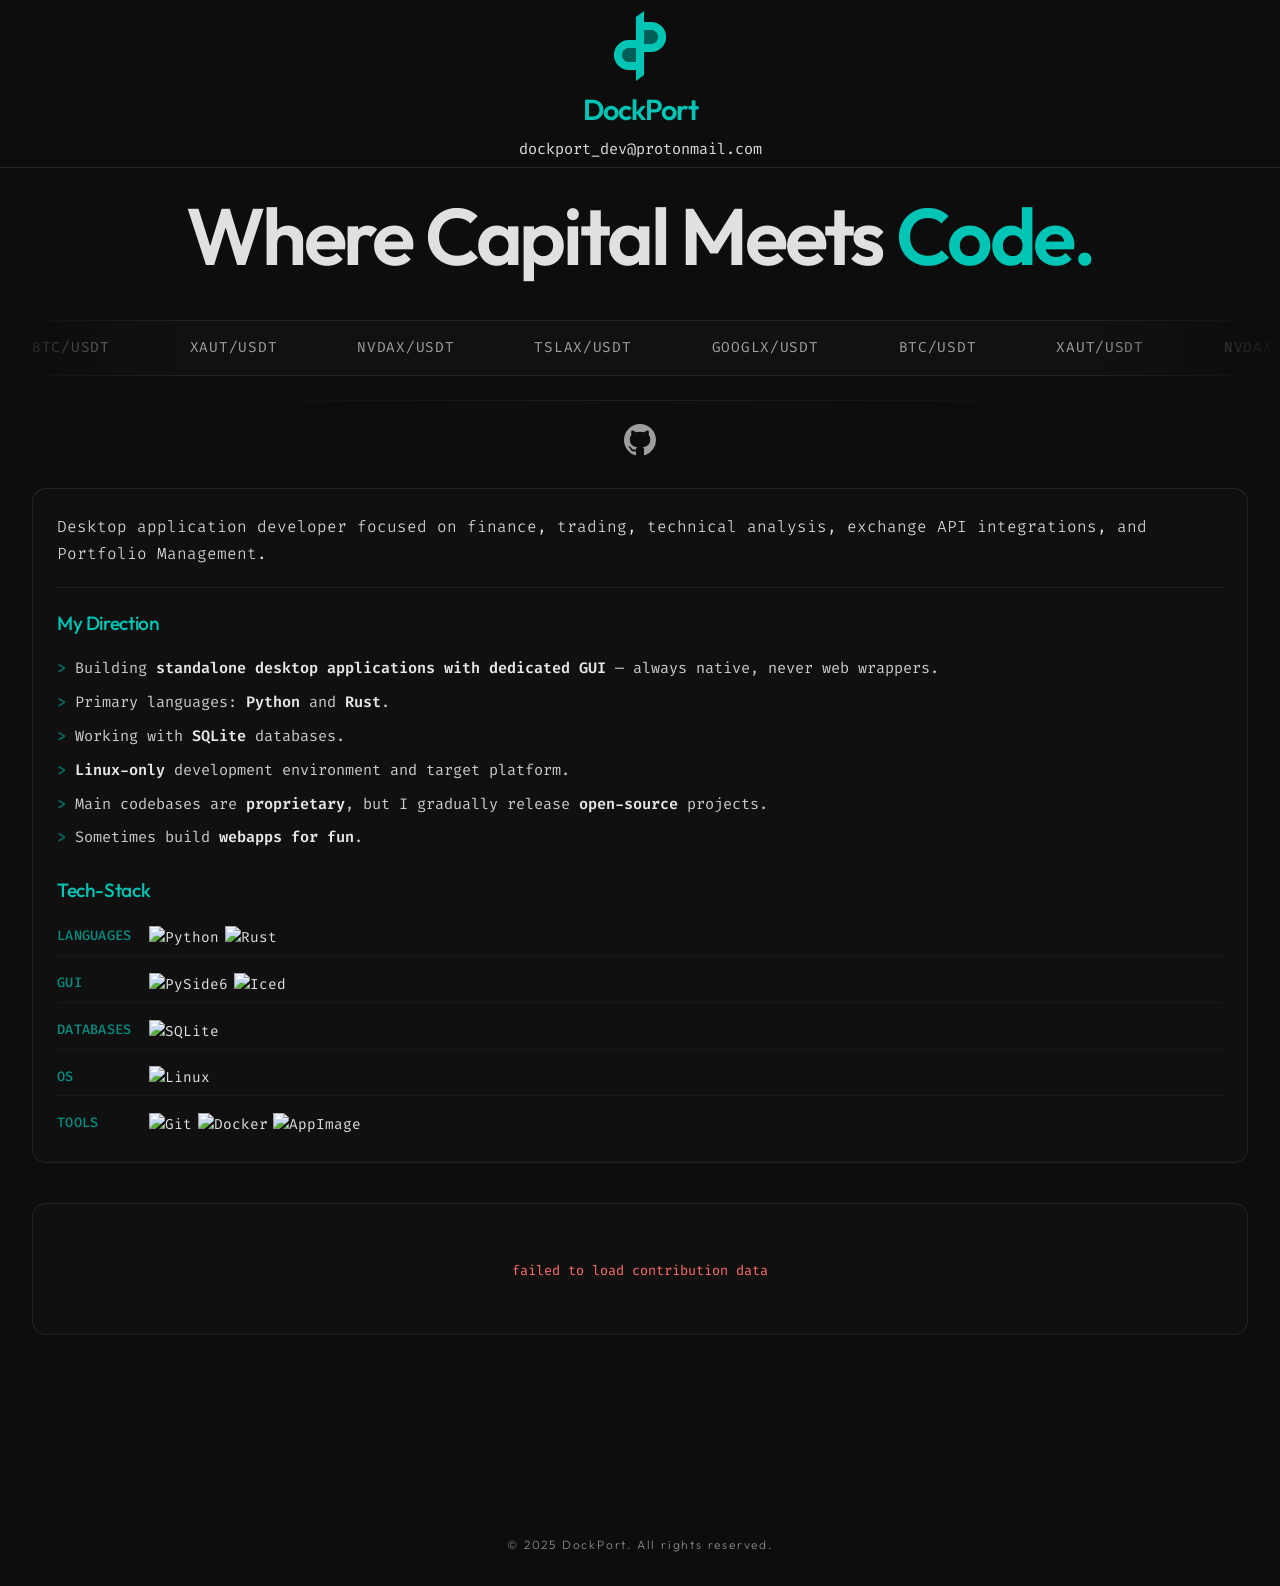
==== index.html @ 924a5e21 "update" ====
<!DOCTYPE html>
<html lang="en">

<head>
    <meta charset="UTF-8">
    <meta name="viewport" content="width=device-width, initial-scale=1.0">
    <title>DockPort</title>
    <meta name="description" data-i18n="meta-desc"
        content="DockPort - Software solutions specializing in custom desktop applications, fintech systems, and inventory management.">

    <!-- Twitter Card (X) -->
    <meta name="twitter:card" content="summary_large_image">
    <meta name="twitter:title" content="DockPort">
    <meta name="twitter:description" content="Where Capital Meets Code. Software solutions specializing in custom desktop applications and fintech systems.">
    <meta name="twitter:image" content="https://dockport.github.io/assets/images/DPL.svg">

    <!-- Open Graph (Facebook, LinkedIn, etc.) -->
    <meta property="og:title" content="DockPort">
    <meta property="og:description" content="Where Capital Meets Code. Software solutions specializing in custom desktop applications and fintech systems.">
    <meta property="og:image" content="https://dockport.github.io/assets/images/DPL.svg">
    <meta property="og:url" content="https://dockport.github.io/">
    <meta property="og:type" content="website">

    <link rel="icon" type="image/svg+xml" href="assets/images/DPL.svg">
    <link rel="stylesheet" href="assets/css/index.css">
    <link rel="preconnect" href="https://fonts.googleapis.com">
    <link rel="preconnect" href="https://fonts.gstatic.com" crossorigin>
    <link
        href="https://fonts.googleapis.com/css2?family=Fira+Code:wght@400;500;600;700&family=Outfit:wght@300;400;500;600;700;800&display=swap"
        rel="stylesheet">
</head>

<body id="top">
    <header id="header">
        <nav class="container nav-centered" style="position: relative;">
            <div class="logo-wrapper">
                <div class="logo">
                    <img src="assets/images/DPL.svg" alt="DockPort Logo" id="main-logo">
                    <span class="logo-text">DockPort</span>
                    <span class="email-subtext">dockport_dev@protonmail.com</span>
                </div>
            </div>
        </nav>
    </header>

    <main>
        <section id="hero">
            <div class="container hero-content">
                <h1 class="fade-in">
                    <span class="white-text-accent">Where Capital Meets</span>
                    <span class="teal-text">Code.</span>
                </h1>
            </div>
            <div class="ticker-wrap ticker-fade">
                <div class="ticker" id="bybit-ticker">
                    <div class="ticker__item">BTC/USDT <span class="ticker__value btc-price"></span> <span class="ticker__value btc-change"></span></div>
                    <div class="ticker__item">XAUT/USDT <span class="ticker__value xaut-price"></span> <span class="ticker__value xaut-change"></span></div>
                    <div class="ticker__item">NVDAX/USDT <span class="ticker__value nvdax-price"></span> <span class="ticker__value nvdax-change"></span></div>
                    <div class="ticker__item">TSLAX/USDT <span class="ticker__value tslax-price"></span> <span class="ticker__value tslax-change"></span></div>
                    <div class="ticker__item">GOOGLX/USDT <span class="ticker__value googlx-price"></span> <span class="ticker__value googlx-change"></span></div>
                    
                    <div class="ticker__item">BTC/USDT <span class="ticker__value btc-price"></span> <span class="ticker__value btc-change"></span></div>
                    <div class="ticker__item">XAUT/USDT <span class="ticker__value xaut-price"></span> <span class="ticker__value xaut-change"></span></div>
                    <div class="ticker__item">NVDAX/USDT <span class="ticker__value nvdax-price"></span> <span class="ticker__value nvdax-change"></span></div>
                    <div class="ticker__item">TSLAX/USDT <span class="ticker__value tslax-price"></span> <span class="ticker__value tslax-change"></span></div>
                    <div class="ticker__item">GOOGLX/USDT <span class="ticker__value googlx-price"></span> <span class="ticker__value googlx-change"></span></div>

                    <div class="ticker__item">BTC/USDT <span class="ticker__value btc-price"></span> <span class="ticker__value btc-change"></span></div>
                    <div class="ticker__item">XAUT/USDT <span class="ticker__value xaut-price"></span> <span class="ticker__value xaut-change"></span></div>
                    <div class="ticker__item">NVDAX/USDT <span class="ticker__value nvdax-price"></span> <span class="ticker__value nvdax-change"></span></div>
                    <div class="ticker__item">TSLAX/USDT <span class="ticker__value tslax-price"></span> <span class="ticker__value tslax-change"></span></div>
                    <div class="ticker__item">GOOGLX/USDT <span class="ticker__value googlx-price"></span> <span class="ticker__value googlx-change"></span></div>
                    
                    <div class="ticker__item">BTC/USDT <span class="ticker__value btc-price"></span> <span class="ticker__value btc-change"></span></div>
                    <div class="ticker__item">XAUT/USDT <span class="ticker__value xaut-price"></span> <span class="ticker__value xaut-change"></span></div>
                    <div class="ticker__item">NVDAX/USDT <span class="ticker__value nvdax-price"></span> <span class="ticker__value nvdax-change"></span></div>
                    <div class="ticker__item">TSLAX/USDT <span class="ticker__value tslax-price"></span> <span class="ticker__value tslax-change"></span></div>
                    <div class="ticker__item">GOOGLX/USDT <span class="ticker__value googlx-price"></span> <span class="ticker__value googlx-change"></span></div>
                </div>
            </div>
        </section>

        <section id="github">
            <div class="container">
                <a href="https://github.com/DOCKPORT" target="_blank" rel="noopener noreferrer" class="gh-heading-link" aria-label="GitHub Profile">
                    <svg width="32" height="32" viewBox="0 0 16 16" fill="currentColor">
                        <path d="M8 0C3.58 0 0 3.58 0 8c0 3.54 2.29 6.53 5.47 7.59.4.07.55-.17.55-.38 0-.19-.01-.82-.01-1.49-2.01.37-2.53-.49-2.69-.94-.09-.23-.48-.94-.82-1.13-.28-.15-.68-.52-.01-.53.63-.01 1.08.58 1.23.82.72 1.21 1.87.87 2.33.66.07-.52.28-.87.51-1.07-1.78-.2-3.64-.89-3.64-3.95 0-.87.31-1.59.82-2.15-.08-.2-.36-1.02.08-2.12 0 0 .67-.21 2.2.82.64-.18 1.32-.27 2-.27.68 0 1.36.09 2 .27 1.53-1.04 2.2-.82 2.2-.82.44 1.1.16 1.92.08 2.12.51.56.82 1.27.82 2.15 0 3.07-1.87 3.75-3.65 3.95.29.25.54.73.54 1.48 0 1.07-.01 1.93-.01 2.2 0 .21.15.46.55.38A8.013 8.013 0 0016 8c0-4.42-3.58-8-8-8z"/>
                    </svg>
                </a>

                <!-- GitHub Profile README -->
                <div id="gh-profile-readme" class="gh-readme-wrap">
                    <div class="gh-readme-tagline">
                        Desktop application developer focused on finance, trading, technical analysis,
                        exchange API integrations, and Portfolio Management.
                    </div>

                    <div class="gh-readme-section">
                        <h3 class="gh-readme-heading">My Direction</h3>
                        <ul class="gh-readme-list">
                            <li>Building <strong>standalone desktop applications with dedicated GUI</strong> &mdash; always native, never web wrappers.</li>
                            <li>Primary languages: <strong>Python</strong> and <strong>Rust</strong>.</li>
                            <li>Working with <strong>SQLite</strong> databases.</li>
                            <li><strong>Linux-only</strong> development environment and target platform.</li>
                            <li>Main codebases are <strong>proprietary</strong>, but I gradually release <strong>open-source</strong> projects.</li>
                            <li>Sometimes build <strong>webapps for fun</strong>.</li>
                        </ul>
                    </div>

                    <div class="gh-readme-section">
                        <h3 class="gh-readme-heading">Tech-Stack</h3>
                        <div class="gh-readme-stack">
                            <div class="gh-stack-row">
                                <span class="gh-stack-label">Languages</span>
                                <span class="gh-stack-badges">
                                    <img src="https://img.shields.io/badge/-Python-3776AB?style=flat-square&logo=python&logoColor=white" alt="Python" class="gh-readme-badge">
                                    <img src="https://img.shields.io/badge/-Rust-000000?style=flat-square&logo=rust&logoColor=white" alt="Rust" class="gh-readme-badge">
                                </span>
                            </div>
                            <div class="gh-stack-row">
                                <span class="gh-stack-label">GUI</span>
                                <span class="gh-stack-badges">
                                    <img src="https://img.shields.io/badge/-PySide6-41CD52?style=flat-square&logo=qt&logoColor=white" alt="PySide6" class="gh-readme-badge">
                                    <img src="https://img.shields.io/badge/-Iced-FF6F00?style=flat-square&logo=rust&logoColor=white" alt="Iced" class="gh-readme-badge">
                                </span>
                            </div>
                            <div class="gh-stack-row">
                                <span class="gh-stack-label">Databases</span>
                                <span class="gh-stack-badges">
                                    <img src="https://img.shields.io/badge/-SQLite-003B57?style=flat-square&logo=sqlite&logoColor=white" alt="SQLite" class="gh-readme-badge">
                                </span>
                            </div>
                            <div class="gh-stack-row">
                                <span class="gh-stack-label">OS</span>
                                <span class="gh-stack-badges">
                                    <img src="https://img.shields.io/badge/-Linux-FCC624?style=flat-square&logo=linux&logoColor=black" alt="Linux" class="gh-readme-badge">
                                </span>
                            </div>
                            <div class="gh-stack-row">
                                <span class="gh-stack-label">Tools</span>
                                <span class="gh-stack-badges">
                                    <img src="https://img.shields.io/badge/-Git-F05032?style=flat-square&logo=git&logoColor=white" alt="Git" class="gh-readme-badge">
                                    <img src="https://img.shields.io/badge/-Docker-2496ED?style=flat-square&logo=docker&logoColor=white" alt="Docker" class="gh-readme-badge">
                                    <img src="https://img.shields.io/badge/-AppImage-5B5B5B?style=flat-square&logo=appimage&logoColor=white" alt="AppImage" class="gh-readme-badge">
                                </span>
                            </div>
                        </div>
                    </div>
                </div>

                <div id="gh-contributions" class="gh-contributions-wrap">
                    <div class="gh-contrib-loading">fetching activity...</div>
                </div>

            </div>
        </section>
    </main>

    <footer>
        <p data-i18n="footer-text">&copy; 2025 DockPort. All rights reserved.</p>
    </footer>

    <script src="assets/js/index.js"></script>
</body>

</html>
---- assets/css/index.css ----
:root {
    --bg-color: #0d0d0d;
    /* Transitioned from pure black to a refined deep grey */
    --text-primary: #e0e0e0;
    --text-muted: rgba(255, 255, 255, 0.6);
    --primary-teal: #00c4b4;
    --secondary-teal: #00786e;
    --border-color: rgba(255, 255, 255, 0.08);
    --card-bg: rgba(255, 255, 255, 0.03);
    --teal-glow: rgba(0, 196, 180, 0.3);
    --glass-grad: linear-gradient(135deg, rgba(255, 255, 255, 0.05) 0%, rgba(255, 255, 255, 0) 100%);
    --transition: all 0.3s cubic-bezier(0.4, 0, 0.2, 1);
    --primary-orange: #ff9500;
}

* {
    margin: 0;
    padding: 0;
    box-sizing: border-box;
}

body {
    background-color: var(--bg-color);
    color: var(--text-primary);
    font-family: 'Outfit', -apple-system, BlinkMacSystemFont, "Segoe UI", Roboto, Helvetica, Arial, sans-serif;
    line-height: 1.6;
    overflow-x: hidden;
    overflow-y: auto;
    min-height: 100vh;
    opacity: 1;
    transition: opacity 0.5s ease, transform 0.5s ease;
    animation: pageEnter 0.5s ease-out;
}

body.page-exit {
    opacity: 0;
    transform: scale(0.98);
}

@keyframes pageEnter {
    from {
        opacity: 0;
        transform: scale(1.01);
    }
    to {
        opacity: 1;
        transform: scale(1);
    }
}


.container {
    max-width: 1600px;
    margin: 0 auto;
    padding: 0 2rem;
}

.text-center {
    text-align: center;
}

/* Header & Navigation */
header {
    position: absolute; /* Changed from fixed to scroll away with the page */
    top: 0;
    left: 0;
    width: 100%;
    z-index: 1000;
    padding: 0.35rem 0;
    border-bottom: 1px solid rgba(255, 255, 255, 0.1);
    background: var(--bg-color); /* Matches the main page background */
}

.nav-centered {
    display: flex;
    justify-content: center;
    align-items: center;
    width: 100%;
}

.email-subtext {
    color: #dddddd;
    font-size: 0.95rem;
    font-family: 'Fira Code', monospace;
    margin-top: 0.15rem;
    opacity: 1;
}

.logo-link,
.footer-brand-link {
    text-decoration: none;
    color: inherit;
    display: block;
    transition: var(--transition);
}

.logo-link:hover,
.footer-brand-link:hover {
    filter: brightness(1.2);
}

.logo {
    display: flex;
    flex-direction: column;
    align-items: center;
    gap: 0.2rem;
    /* Strategic gap for clarity */
    text-align: center;
}

.logo img {
    height: 90px;
    /* Reduced from 110px for better vertical space */
    width: auto;
}

.logo-text {
    font-size: 2rem;
    font-weight: 600;
    color: var(--primary-teal);
    letter-spacing: -0.04em;
    margin-top: -0.2rem;
    /* More breathing room */
}

/* nav-links removed in favor of side-buttons */

/* Hero Section */
#hero {
    min-height: 40vh; /* Reduced for tighter vertical flow between segments */
    display: flex;
    flex-direction: column;
    justify-content: center;
    align-items: center;
    position: relative;
    overflow: hidden;
    padding-top: 13rem; /* Safe clearance for fixed header */
}

footer {
    width: 100% !important;
    z-index: 10 !important;
    padding: 2rem 0 !important;
    text-align: center;
}

footer p {
    color: #888888 !important;
    font-weight: 300 !important;
    font-size: 0.75rem !important;
    letter-spacing: 0.15em !important;
    margin: 0 !important;
}

/* Glow orbs removed for direct binary visibility */

.hero-content {
    text-align: center;
    max-width: 1100px;
    margin-top: 0;
    position: relative;
    z-index: 10;
}

h1 {
    font-size: clamp(2.8rem, 8vw, 5rem);
    font-weight: 600;
    line-height: 1.1;
    margin-bottom: 2.5rem;
    letter-spacing: -0.04em;
}

.white-text-accent {
    color: #e0e0e0;
    font-family: 'Outfit', sans-serif;
    letter-spacing: -0.04em;
}

.teal-text {
    color: var(--primary-teal);
}

.fira-code {
    font-family: 'Fira Code', monospace;
    font-weight: 700;
    letter-spacing: -0.01em;
}

.text-gradient {
    /* More robust mobile support for background clips */
    color: var(--primary-teal); /* Consistent with specific color request */
    -webkit-background-clip: text;
    -moz-background-clip: text;
    background-clip: text;
    -webkit-text-fill-color: transparent;
    background-image: linear-gradient(110deg, var(--secondary-teal) 0%, var(--primary-teal) 40%, var(--primary-teal) 100%);
    /* Removed #00ffeb for strict #00c4b4 adherence */
    display: inline-block;
    vertical-align: top;
    line-height: 1.1;
}

.grey-gradient {
    background: linear-gradient(to right, #808080, #c0c0c0);
    -webkit-background-clip: text;
    background-clip: text;
    -webkit-text-fill-color: transparent;
    color: transparent;
}

#hero p {
    font-size: 1.25rem;
    margin-bottom: 2.5rem;
    max-width: 600px;
    margin-left: auto;
    margin-right: auto;
    color: var(--text-primary);
    font-weight: 300;
}

.hero-cta {
    display: flex;
    gap: 1.5rem;
    justify-content: center;
}

/* Ticker Styles */
.ticker-wrap {
    width: 100%;
    overflow: hidden;
    height: 3.5rem;
    background-color: rgba(255, 255, 255, 0.02);
    border-top: 1px solid var(--border-color);
    border-bottom: 1px solid var(--border-color);
    display: flex;
    align-items: center;
    margin-bottom: 1.5rem;
    mask-image: linear-gradient(to right, transparent, black 15%, black 85%, transparent);
}

.ticker {
    display: flex;
    white-space: nowrap;
    animation: ticker 50s linear infinite;
}

.ticker__item {
    display: inline-block;
    padding: 0 2rem;
    font-family: 'Fira Code', monospace;
    font-size: 0.9rem;
    color: var(--text-muted);
    letter-spacing: 0.05em;
}

.ticker__value {
    color: var(--text-primary);
    margin-left: 0.5rem;
}

.ticker__value--up {
    color: var(--primary-teal);
}

.ticker__value--down {
    color: #ff4d4d;
}

.flash-up {
    animation: flashGreen 0.8s steps(1);
}

.flash-down {
    animation: flashRed 0.8s steps(1);
}

@keyframes flashGreen {
    0% { color: #00ff88; }
    100% { color: var(--text-primary); }
}

@keyframes flashRed {
    0% { color: #ff4d4d; }
    100% { color: var(--text-primary); }
}

@keyframes ticker {
    0% {
        transform: translateX(0);
    }
    100% {
        transform: translateX(-50%);
    }
}

.btn-primary-large {
    background: var(--primary-teal);
    color: var(--bg-color);
    padding: 1rem 2.5rem;
    border-radius: 12px;
    font-weight: 700;
    font-size: 1.1rem;
    text-decoration: none;
    transition: var(--transition);
    box-shadow: 0 10px 30px var(--teal-glow);
}

.btn-primary-large:hover {
    transform: translateY(-4px);
    box-shadow: 0 15px 40px var(--teal-glow);
    filter: brightness(1.1);
}

.btn-secondary-large {
    background: rgba(255, 255, 255, 0.05);
    color: var(--text-primary);
    padding: 1rem 2.5rem;
    border-radius: 12px;
    font-weight: 700;
    font-size: 1.1rem;
    text-decoration: none;
    transition: var(--transition);
    border: 1px solid var(--border-color);
    backdrop-filter: blur(10px);
}

.btn-secondary-large:hover {
    background: rgba(255, 255, 255, 0.1);
    border-color: var(--primary-teal);
    color: var(--primary-teal);
}

.hero-cta-orange {
    display: flex;
    justify-content: center;
    align-items: center;
    width: 100%;
    margin-top: 1rem;
    margin-bottom: 1rem;
    z-index: 20;
}

.btn-orange-large {
    position: relative;
    overflow: hidden;
    background: transparent;
    color: var(--primary-orange);
    padding: 0.5rem 1.8rem;
    border-radius: 12px;
    font-weight: 700;
    font-size: 1.25rem;
    text-decoration: none;
    letter-spacing: 0.08em;
    border: 2px solid var(--primary-orange);
    display: inline-flex;
    align-items: center;
    justify-content: center;
    cursor: pointer;
    font-family: 'Fira Code', monospace;
    transition: color 0.3s ease, border-color 0.3s ease;
}

.btn-orange-large::after {
    content: '';
    position: absolute;
    top: -50%;
    left: -60%;
    width: 75%;
    height: 200%;
    background: linear-gradient(to right, transparent 0%, rgba(255, 149, 0, 0.05) 25%, rgba(255, 149, 0, 0.35) 50%, rgba(255, 149, 0, 0.05) 75%, transparent 100%);
    transform: rotate(30deg);
    transition: none;
    pointer-events: none;
}

.btn-orange-large:hover::after {
    left: 140%;
    transition: all 1.2s cubic-bezier(0.4, 0, 0.2, 1);
}





/* Specialties Section */
#specialties {
    padding: 0.5rem 1rem 6rem;
    /* Balanced top padding for better flow */
    position: relative;
    z-index: 5;
}

.section-title {
    font-size: clamp(2rem, 5vw, 3.5rem);
    font-weight: 400;
    color: rgba(255, 255, 255, 0.85); /* Matched with card subtext */
    margin-bottom: 2rem;
    letter-spacing: -0.04em;
    text-align: center;
    position: relative;
    display: inline-block;
}

.section-title::after {
    content: '';
    display: block;
    width: 60px;
    height: 4px;
    background: var(--primary-teal);
    margin: 1rem auto 0.5rem;
    border-radius: 2px;
}

.specialties-grid {
    display: grid;
    grid-template-columns: repeat(3, 1fr);
    gap: 1.5rem;
    max-width: 100%;
    margin: 0 auto;
}

.specialty-item {
    background: var(--card-bg);
    padding: 1.5rem;
    /* Slightly reduced padding to accommodate image */
    border-radius: 16px;
    border: 1px solid var(--border-color);
    transition: var(--transition);
    text-align: left;
    display: flex;
    flex-direction: column;
    gap: 1.2rem;
    overflow: hidden;
    /* For rounded image corners at top if needed */
}

.specialty-image {
    width: 100%;
    height: 340px;
    object-fit: cover;
    object-position: center 35%;
    border-radius: 12px;
    margin-top: auto; /* Aligns all images at the bottom of the card */
    background: #111;
    border: 1px solid rgba(255, 255, 255, 0.05);
    transform: scale(1.05); /* Slightly zoomed for focus without losing the wider environment */
    transform-origin: center;
}


.specialty-number {
    font-family: 'Fira Code', monospace;
    color: var(--primary-teal);
    font-size: 1.65rem; /* Matches .specialty-name */
    font-weight: 600;  /* Matches .specialty-name */
    margin-right: 0.6rem;
    display: inline-block;
}

.specialty-name {
    font-size: 1.65rem;
    font-weight: 600;
    color: var(--text-primary);
    line-height: 1.3;
    min-height: 4.5rem; /* Synchronizes the start position of subtext */
    display: flex;
    align-items: flex-start;
}

.specialty-description {
    font-size: 1.15rem;
    color: rgba(255, 255, 255, 0.85);
    /* Lightened for better visibility */
    line-height: 1.7;
    font-weight: 300;
    margin-top: 0.6rem;
    margin-bottom: 2.5rem;
}


/* Animations */
.fade-in {
    opacity: 0;
    transform: translateY(20px);
    animation: fadeIn 0.8s forwards;
}

.fade-in-delayed {
    opacity: 0;
    transform: translateY(20px);
    animation: fadeIn 0.8s 0.3s forwards;
}

.ticker-fade {
    opacity: 0;
    animation: tickerTapeFade 3s ease-in-out 1s forwards;
}

@keyframes tickerTapeFade {
    from { opacity: 0; }
    to { opacity: 1; }
}

@keyframes fadeIn {
    to {
        opacity: 1;
        transform: translateY(0);
    }
}

/* Mobile Responsiveness */
@media (max-width: 1440px) {
    .logo img {
        height: 80px;
    }
    .logo-text {
        font-size: 1.8rem;
    }
    #hero {
        padding-top: 12rem;
    }
}

@media (max-width: 968px) {
    header {
        padding: 0.4rem 0;
    }

    .nav-balanced {
        grid-template-columns: 1fr;
        gap: 0.5rem;
        padding-top: 0.5rem;
    }

    .nav-left,
    .nav-right {
        justify-content: center;
        gap: 1.5rem;
    }

    .logo img {
        height: 54px;
        /* Scaled down further for mobile */
    }

    .logo-text {
        font-size: 1.5rem;
        /* Scaled down further for mobile */
        margin-top: -0.4rem;
    }

    .nav-centered {
        flex-direction: column;
        gap: 0.5rem;
    }

    #hero {
        padding-top: 10rem; /* Balanced clearance for mobile header */
        height: auto;
        min-height: 40vh; /* Reduced from 100vh */
        padding-bottom: 1rem;
        display: flex;
        flex-direction: column;
        justify-content: center;
    }

    .hero-content {
        margin-top: 0; /* Reset for mobile */
        padding: 0 1.5rem;
        width: 100%;
    }

    h1 {
        font-size: 2.2rem;
        /* Slightly larger for a punchier mobile presence */
        margin-bottom: 1.2rem;
    }

    #hero p {
        font-size: 1.1rem;
        margin-bottom: 1.8rem;
    }

    .hero-cta {
        flex-direction: column;
        gap: 1rem;
        width: 100%;
        max-width: 300px;
        margin: 0 auto;
    }

    .btn-primary-large,
    .btn-secondary-large,
    .btn-orange-large {
        width: 100%;
        text-align: center;
        padding: 0.8rem 1.5rem;
        font-size: 1rem;
    }

    .specialties-grid {
        grid-template-columns: 1fr; /* Stacked on mobile */
        gap: 1.5rem;
    }

    #specialties {
        padding-top: 0.5rem; /* Reduced for tighter flow */
    }

    /* Static Ticker for Mobile */
    .ticker-wrap {
        height: auto;
        mask-image: none;
        padding: 0.5rem 1.5rem;
    }

    .ticker {
        animation: none;
        display: grid;
        grid-template-columns: 1fr;
        gap: 0.3rem 1rem;
        justify-content: center;
        width: 100%;
        margin: 0 auto;
    }

    .ticker__item {
        padding: 0.3rem 0;
        font-size: 0.85rem;
        display: grid;
        grid-template-columns: 1fr 1fr 0.8fr;
        align-items: center;
        gap: 0.5rem;
    }

    .ticker__item .ticker__value {
        margin-left: 0;
        text-align: right;
    }

    .ticker__item:nth-child(n+6) {
        display: none;
    }
}

/* ===========================================
   GitHub Section — Terminal Industrial Style
   =========================================== */

#github {
    padding: 1.5rem 0 7rem;
    position: relative;
    text-align: center;
}

#github::before {
    content: '';
    position: absolute;
    top: 0;
    left: 50%;
    transform: translateX(-50%);
    width: 80%;
    max-width: 900px;
    height: 1px;
    background: linear-gradient(to right, transparent, var(--border-color), transparent);
}

.gh-heading-link {
    display: inline-flex;
    align-items: center;
    justify-content: center;
    color: var(--text-muted);
    margin: 0 auto 2rem;
    text-decoration: none;
    transition: color 0.2s ease, transform 0.2s ease;
}

.gh-heading-link:hover {
    color: #fff;
    transform: scale(1.05);
}

.gh-heading-link svg {
    display: block;
}

/* --- Contribution Graph --- */

.gh-contributions-wrap {
    margin-bottom: 3.5rem;
    padding: 1.5rem 1.5rem 1.25rem;
    background: rgba(255, 255, 255, 0.015);
    border: 1px solid var(--border-color);
    border-radius: 14px;
    transition: var(--transition);
    text-align: left;
}

.gh-contrib-loading {
    font-family: 'Fira Code', monospace;
    font-size: 0.85rem;
    color: var(--text-muted);
    opacity: 0.6;
    text-align: center;
    padding: 2rem 0;
}

.gh-contrib-error {
    font-family: 'Fira Code', monospace;
    font-size: 0.85rem;
    color: #ff6b6b;
    text-align: center;
    padding: 2rem 0;
}

/* Contribution Graph Grid */
.gh-contrib-grid {
    display: grid;
    grid-template-rows: repeat(7, 1fr);
    grid-auto-flow: column;
    gap: 3px;
    padding: 0.25rem 0;
}

.gh-contrib-cell {
    width: 100%;
    aspect-ratio: 1;
    border-radius: 3px;
    background: rgba(255, 255, 255, 0.04);
    transition: background 0.15s ease, transform 0.15s ease;
}

.gh-contrib-cell:hover {
    transform: scale(1.4);
    border-radius: 2px;
    outline: 1px solid rgba(0, 196, 180, 0.3);
    z-index: 2;
}

.gh-contrib-cell.level-1 { background: rgba(0, 196, 180, 0.25); }
.gh-contrib-cell.level-2 { background: rgba(0, 196, 180, 0.50); }
.gh-contrib-cell.level-3 { background: rgba(0, 196, 180, 0.75); }
.gh-contrib-cell.level-4 { background: rgba(0, 196, 180, 1.0); }

/* Graph legend */
.gh-contrib-footer {
    display: flex;
    justify-content: space-between;
    align-items: center;
    margin-top: 0.75rem;
    font-family: 'Fira Code', monospace;
    font-size: 0.8rem;
    color: rgba(255, 255, 255, 0.55);
}

.gh-contrib-legend {
    display: flex;
    align-items: center;
    gap: 4px;
}

.gh-contrib-legend .legend-label {
    font-size: 0.75rem;
    margin-right: 4px;
}

.gh-contrib-legend .legend-cell {
    width: 12px;
    height: 12px;
    border-radius: 2px;
    background: rgba(255, 255, 255, 0.04);
}

.gh-contrib-legend .legend-cell.l1 { background: rgba(0, 196, 180, 0.25); }
.gh-contrib-legend .legend-cell.l2 { background: rgba(0, 196, 180, 0.50); }
.gh-contrib-legend .legend-cell.l3 { background: rgba(0, 196, 180, 0.75); }
.gh-contrib-legend .legend-cell.l4 { background: rgba(0, 196, 180, 1.0); }


/* --- GitHub Profile README --- */

.gh-readme-wrap {
    margin-bottom: 2.5rem;
    padding: 1.5rem 1.5rem 1.25rem;
    background: rgba(255, 255, 255, 0.015);
    border: 1px solid var(--border-color);
    border-radius: 14px;
    transition: var(--transition);
    text-align: left;
}

.gh-readme-tagline {
    font-family: 'Fira Code', monospace;
    font-size: 1rem;
    color: rgba(255, 255, 255, 0.9);
    font-weight: 300;
    line-height: 1.7;
    padding-bottom: 1.25rem;
    border-bottom: 1px solid rgba(255, 255, 255, 0.06);
    margin-bottom: 1.25rem;
}

.gh-readme-section {
    margin-bottom: 1.25rem;
}

.gh-readme-section:last-child {
    margin-bottom: 0;
}

.gh-readme-heading {
    font-family: 'Outfit', sans-serif;
    font-size: 1.2rem;
    font-weight: 500;
    color: var(--primary-teal);
    margin-bottom: 0.75rem;
    letter-spacing: -0.02em;
}

.gh-readme-list {
    list-style: none;
    padding: 0;
    margin: 0;
}

.gh-readme-list li {
    font-family: 'Fira Code', monospace;
    font-size: 0.95rem;
    color: rgba(255, 255, 255, 0.78);
    padding: 0.3rem 0;
    padding-left: 1.1rem;
    position: relative;
    line-height: 1.6;
}

.gh-readme-list li::before {
    content: '>';
    position: absolute;
    left: 0;
    color: var(--primary-teal);
    opacity: 0.5;
    font-weight: 600;
}

.gh-readme-list li strong {
    color: rgba(255, 255, 255, 0.9);
    font-weight: 600;
}

/* Tech-Stack Flex Rows */
.gh-readme-stack {
    display: flex;
    flex-wrap: wrap;
    gap: 0.5rem 0;
    font-family: 'Fira Code', monospace;
    font-size: 0.9rem;
}

.gh-stack-row {
    display: flex;
    align-items: center;
    gap: 0.75rem;
    padding: 0.5rem 0;
    border-bottom: 1px solid rgba(255, 255, 255, 0.04);
    width: 100%;
}

.gh-stack-row:last-child {
    border-bottom: none;
}

.gh-stack-label {
    flex-shrink: 0;
    width: 5rem;
    color: var(--primary-teal);
    font-weight: 500;
    font-size: 0.85rem;
    letter-spacing: 0.02em;
    text-transform: uppercase;
    opacity: 0.7;
}

.gh-stack-badges {
    display: flex;
    flex-wrap: wrap;
    align-items: center;
    gap: 0.35rem;
}

.gh-readme-badge {
    display: inline-block;
    height: 20px;
    vertical-align: middle;
}

/* Responsive */
@media (max-width: 968px) {
    #github {
        padding: 0.75rem 0 4rem;
    }

    .gh-heading-link svg {
        width: 28px;
        height: 28px;
    }

    .gh-contributions-wrap {
        padding: 1rem;
        overflow-x: auto;
    }

    .gh-contrib-grid {
        min-width: 620px;
    }

    .gh-contrib-footer {
        flex-direction: column;
        gap: 0.4rem;
        align-items: flex-start;
    }

}

@media (min-width: 768px) and (max-width: 1200px) {
    .specialties-grid {
        grid-template-columns: repeat(2, 1fr);
    }
}
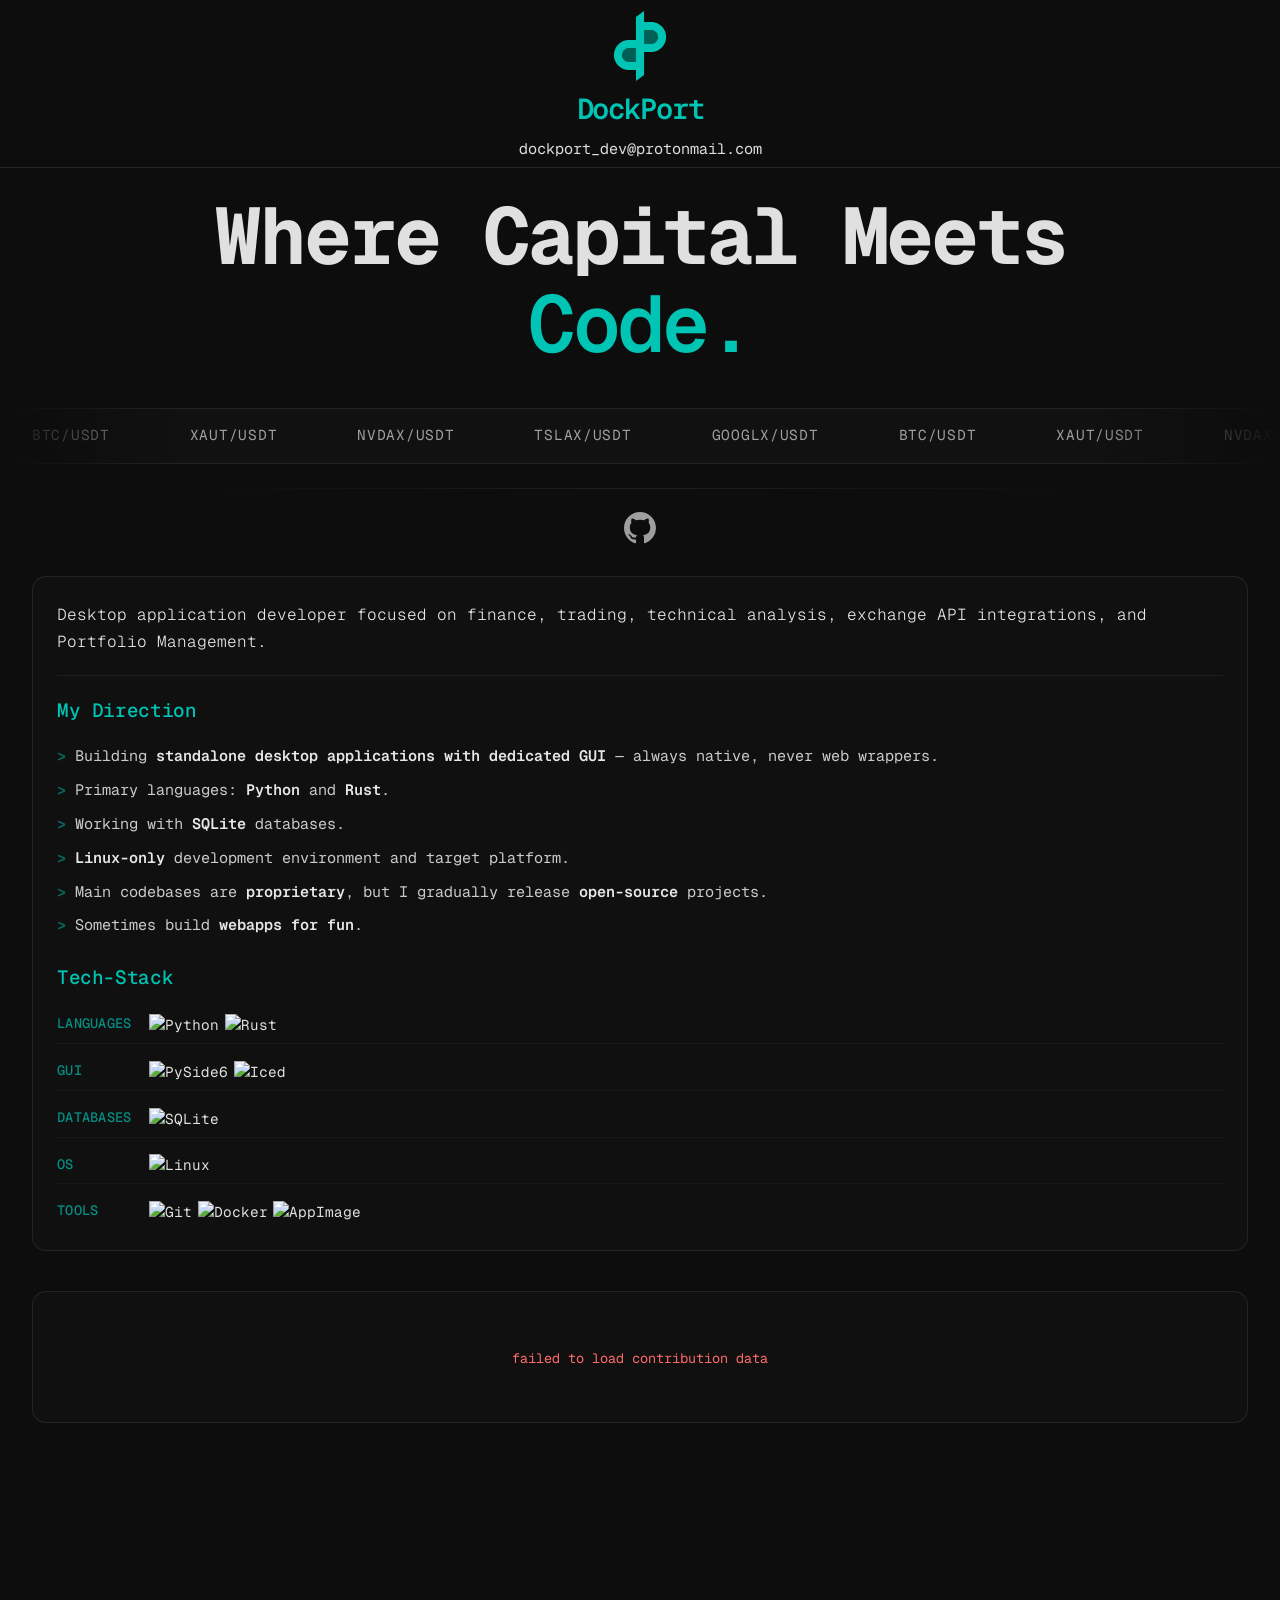
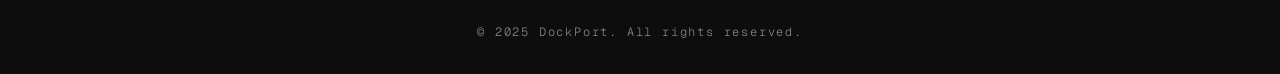
==== commit 0af9793d: "Font update" ====
--- a/index.html
+++ b/index.html
@@ -23,11 +23,6 @@
 
     <link rel="icon" type="image/svg+xml" href="assets/images/DPL.svg">
     <link rel="stylesheet" href="assets/css/index.css">
-    <link rel="preconnect" href="https://fonts.googleapis.com">
-    <link rel="preconnect" href="https://fonts.gstatic.com" crossorigin>
-    <link
-        href="https://fonts.googleapis.com/css2?family=Fira+Code:wght@400;500;600;700&family=Outfit:wght@300;400;500;600;700;800&display=swap"
-        rel="stylesheet">
 </head>
 
 <body id="top">
--- a/assets/css/index.css
+++ b/assets/css/index.css
@@ -1,3 +1,19 @@
+@font-face {
+    font-family: 'Geist Mono';
+    src: url('../geist-font/GeistMono/webfonts/GeistMono[wght].woff2') format('woff2');
+    font-weight: 100 900;
+    font-style: normal;
+    font-display: swap;
+}
+
+@font-face {
+    font-family: 'Geist Mono';
+    src: url('../geist-font/GeistMono/webfonts/GeistMono-Italic[wght].woff2') format('woff2');
+    font-weight: 100 900;
+    font-style: italic;
+    font-display: swap;
+}
+
 :root {
     --bg-color: #0d0d0d;
     /* Transitioned from pure black to a refined deep grey */
@@ -22,7 +38,7 @@
 body {
     background-color: var(--bg-color);
     color: var(--text-primary);
-    font-family: 'Outfit', -apple-system, BlinkMacSystemFont, "Segoe UI", Roboto, Helvetica, Arial, sans-serif;
+    font-family: 'Geist Mono', monospace;
     line-height: 1.6;
     overflow-x: hidden;
     overflow-y: auto;
@@ -81,7 +97,7 @@
 .email-subtext {
     color: #dddddd;
     font-size: 0.95rem;
-    font-family: 'Fira Code', monospace;
+    font-family: 'Geist Mono', monospace;
     margin-top: 0.15rem;
     opacity: 1;
 }
@@ -172,8 +188,9 @@
 
 .white-text-accent {
     color: #e0e0e0;
-    font-family: 'Outfit', sans-serif;
+    font-family: 'Geist Mono', monospace;
     letter-spacing: -0.04em;
+    font-weight: 700;
 }
 
 .teal-text {
@@ -181,7 +198,7 @@
 }
 
 .fira-code {
-    font-family: 'Fira Code', monospace;
+    font-family: 'Geist Mono', monospace;
     font-weight: 700;
     letter-spacing: -0.01em;
 }
@@ -247,7 +264,7 @@
 .ticker__item {
     display: inline-block;
     padding: 0 2rem;
-    font-family: 'Fira Code', monospace;
+    font-family: 'Geist Mono', monospace;
     font-size: 0.9rem;
     color: var(--text-muted);
     letter-spacing: 0.05em;
@@ -356,7 +373,7 @@
     align-items: center;
     justify-content: center;
     cursor: pointer;
-    font-family: 'Fira Code', monospace;
+    font-family: 'Geist Mono', monospace;
     transition: color 0.3s ease, border-color 0.3s ease;
 }
 
@@ -449,7 +466,7 @@
 
 
 .specialty-number {
-    font-family: 'Fira Code', monospace;
+    font-family: 'Geist Mono', monospace;
     color: var(--primary-teal);
     font-size: 1.65rem; /* Matches .specialty-name */
     font-weight: 600;  /* Matches .specialty-name */
@@ -697,7 +714,7 @@
 }
 
 .gh-contrib-loading {
-    font-family: 'Fira Code', monospace;
+    font-family: 'Geist Mono', monospace;
     font-size: 0.85rem;
     color: var(--text-muted);
     opacity: 0.6;
@@ -706,7 +723,7 @@
 }
 
 .gh-contrib-error {
-    font-family: 'Fira Code', monospace;
+    font-family: 'Geist Mono', monospace;
     font-size: 0.85rem;
     color: #ff6b6b;
     text-align: center;
@@ -748,7 +765,7 @@
     justify-content: space-between;
     align-items: center;
     margin-top: 0.75rem;
-    font-family: 'Fira Code', monospace;
+    font-family: 'Geist Mono', monospace;
     font-size: 0.8rem;
     color: rgba(255, 255, 255, 0.55);
 }
@@ -790,7 +807,7 @@
 }
 
 .gh-readme-tagline {
-    font-family: 'Fira Code', monospace;
+    font-family: 'Geist Mono', monospace;
     font-size: 1rem;
     color: rgba(255, 255, 255, 0.9);
     font-weight: 300;
@@ -809,7 +826,7 @@
 }
 
 .gh-readme-heading {
-    font-family: 'Outfit', sans-serif;
+    font-family: 'Geist Mono', monospace;
     font-size: 1.2rem;
     font-weight: 500;
     color: var(--primary-teal);
@@ -824,7 +841,7 @@
 }
 
 .gh-readme-list li {
-    font-family: 'Fira Code', monospace;
+    font-family: 'Geist Mono', monospace;
     font-size: 0.95rem;
     color: rgba(255, 255, 255, 0.78);
     padding: 0.3rem 0;
@@ -852,7 +869,7 @@
     display: flex;
     flex-wrap: wrap;
     gap: 0.5rem 0;
-    font-family: 'Fira Code', monospace;
+    font-family: 'Geist Mono', monospace;
     font-size: 0.9rem;
 }
 
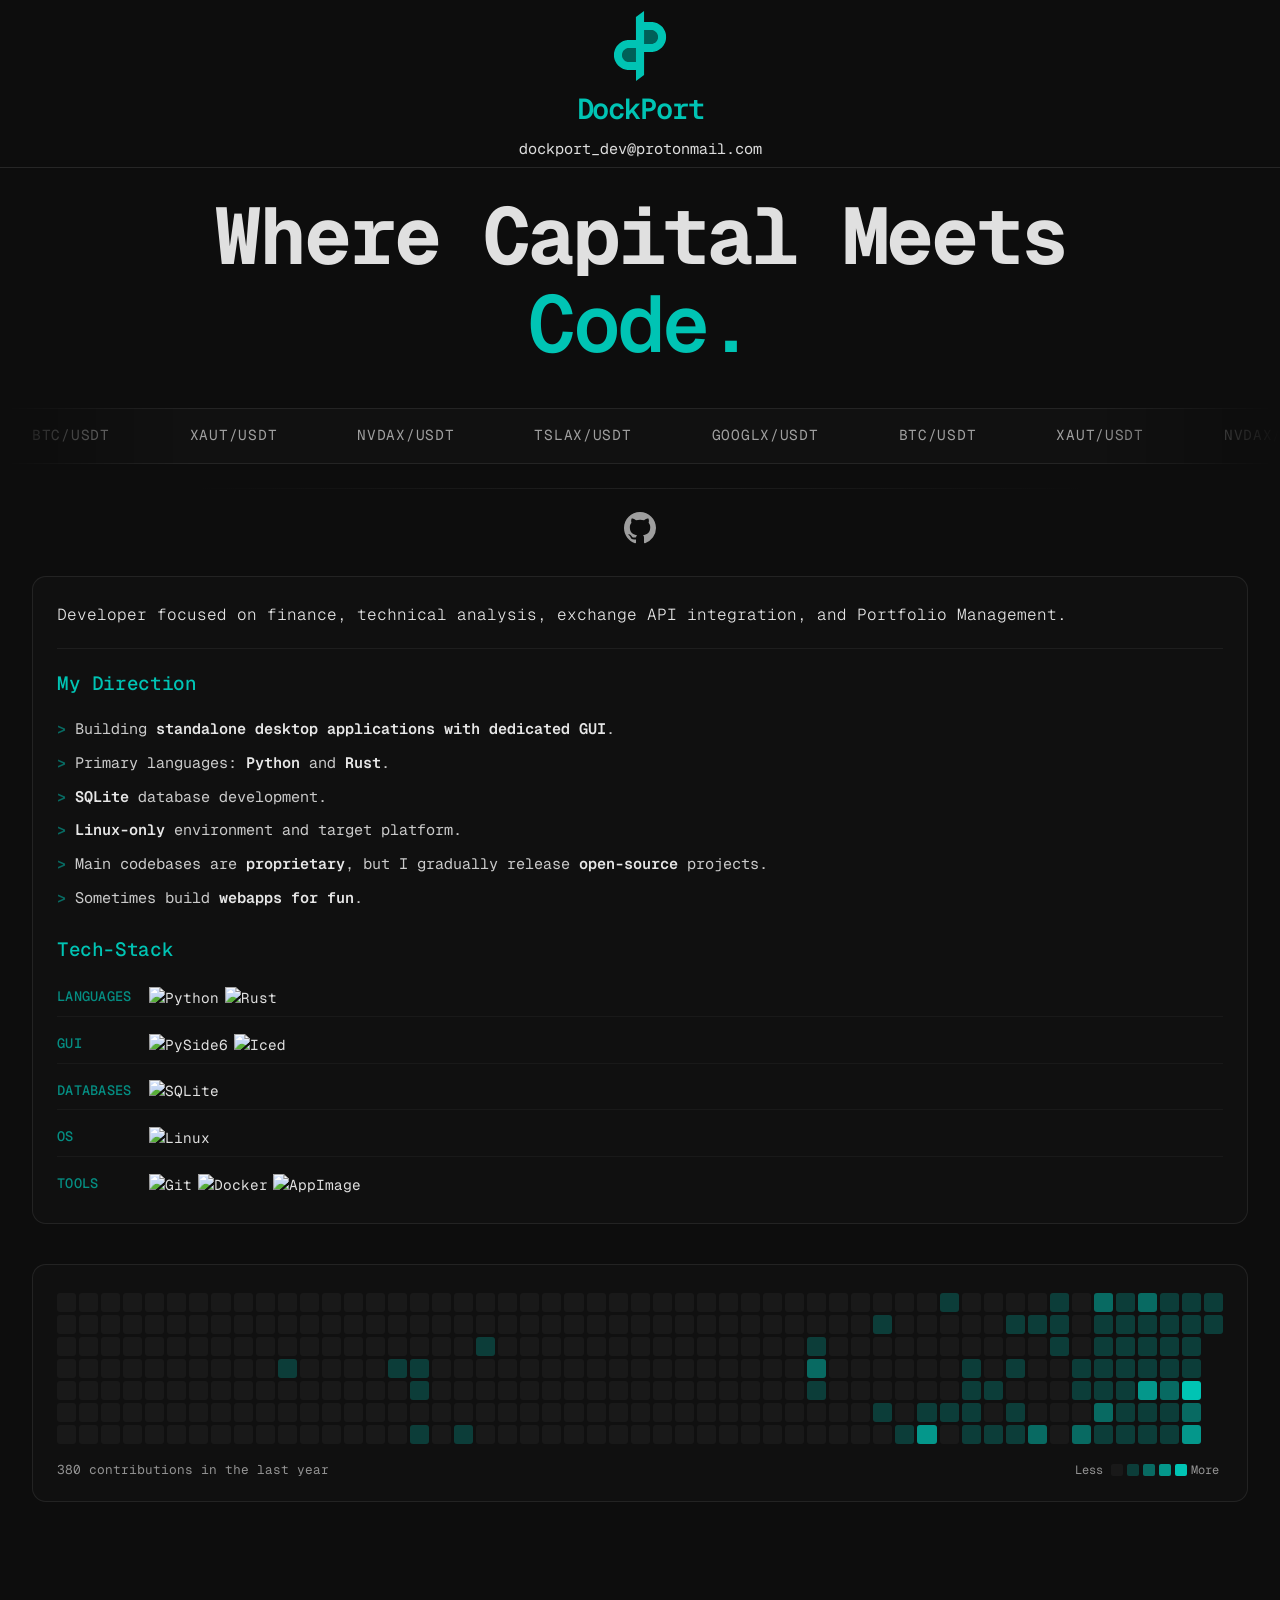
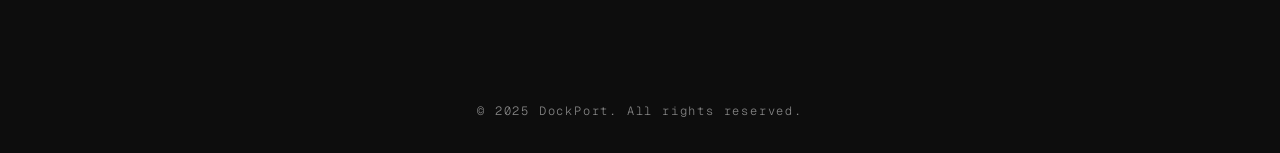
==== commit 732b1f9e: "update" ====
--- a/index.html
+++ b/index.html
@@ -86,17 +86,16 @@
                 <!-- GitHub Profile README -->
                 <div id="gh-profile-readme" class="gh-readme-wrap">
                     <div class="gh-readme-tagline">
-                        Desktop application developer focused on finance, trading, technical analysis,
-                        exchange API integrations, and Portfolio Management.
+                        Developer focused on finance, technical analysis, exchange API integration, and Portfolio Management.
                     </div>
 
                     <div class="gh-readme-section">
                         <h3 class="gh-readme-heading">My Direction</h3>
                         <ul class="gh-readme-list">
-                            <li>Building <strong>standalone desktop applications with dedicated GUI</strong> &mdash; always native, never web wrappers.</li>
+                            <li>Building <strong>standalone desktop applications with dedicated GUI</strong>.</li>
                             <li>Primary languages: <strong>Python</strong> and <strong>Rust</strong>.</li>
-                            <li>Working with <strong>SQLite</strong> databases.</li>
-                            <li><strong>Linux-only</strong> development environment and target platform.</li>
+                            <li><strong>SQLite</strong> database development.</li>
+                            <li><strong>Linux-only</strong> environment and target platform.</li>
                             <li>Main codebases are <strong>proprietary</strong>, but I gradually release <strong>open-source</strong> projects.</li>
                             <li>Sometimes build <strong>webapps for fun</strong>.</li>
                         </ul>
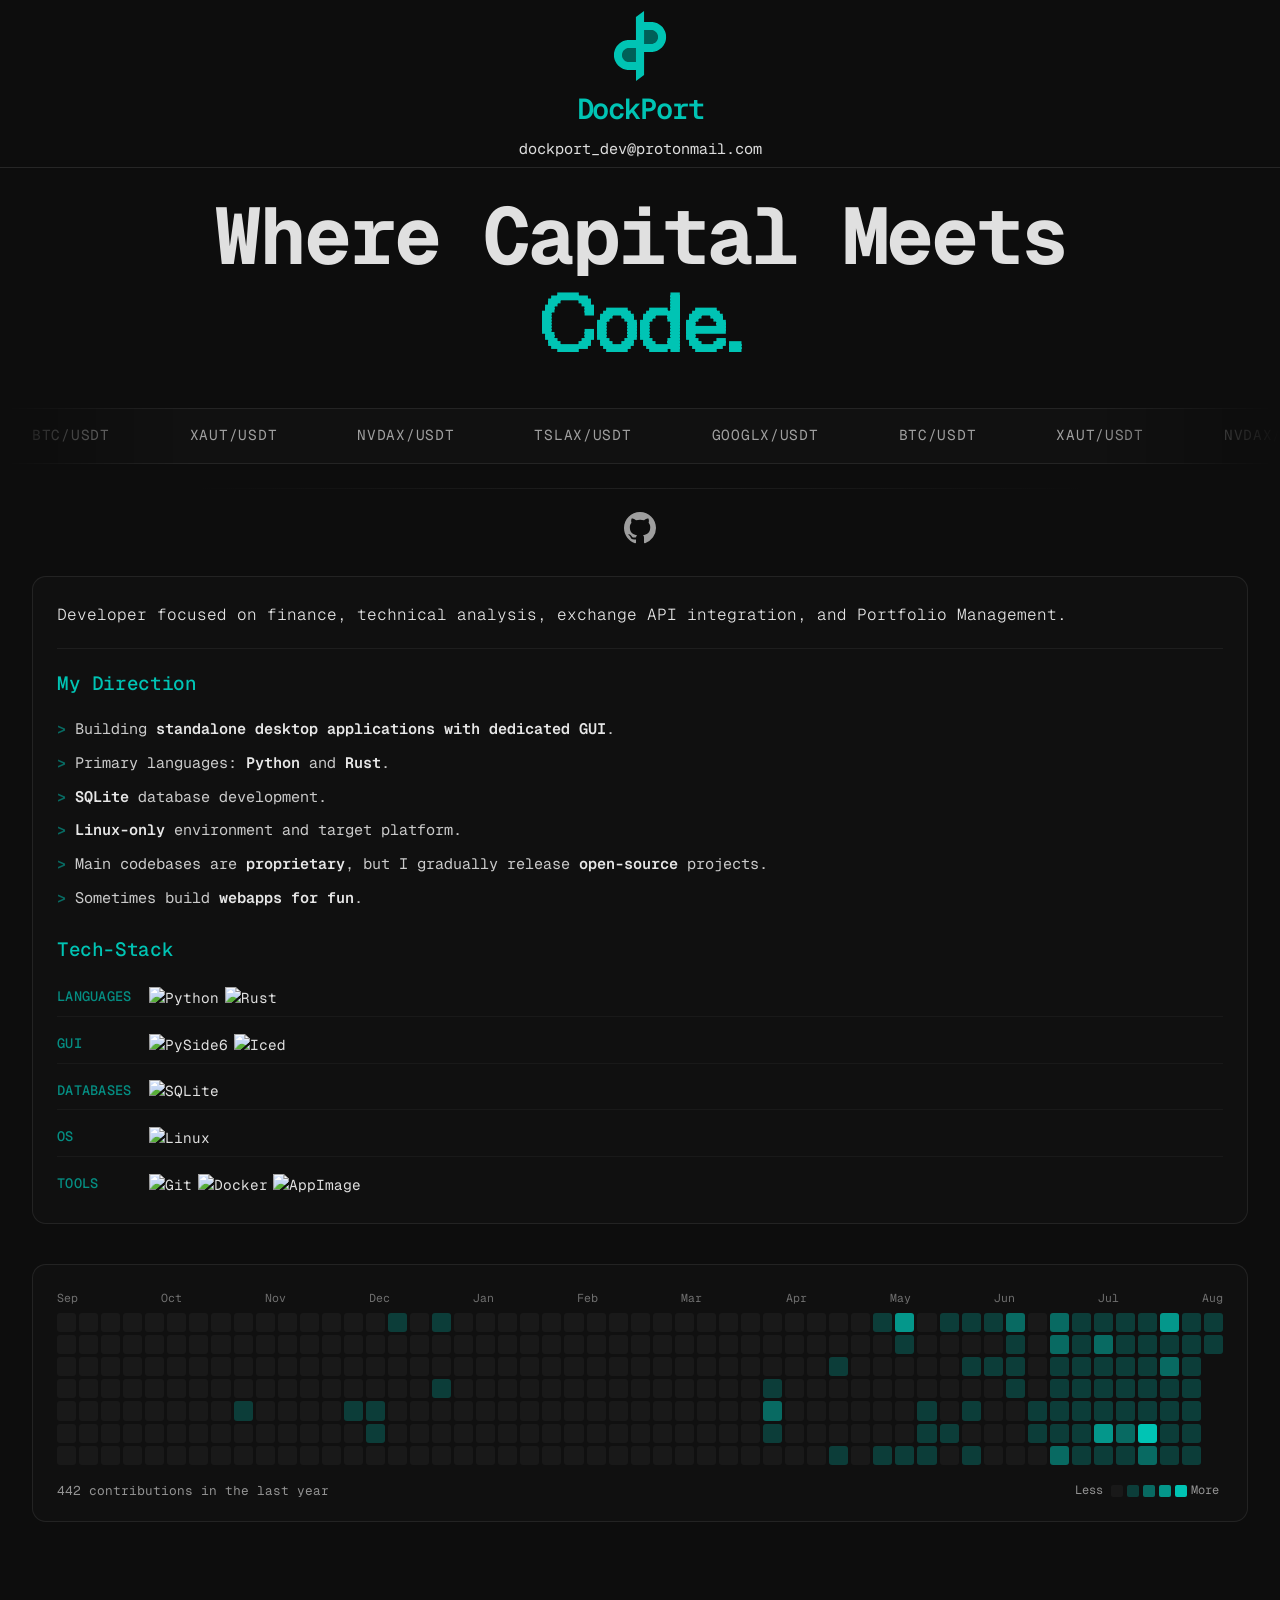
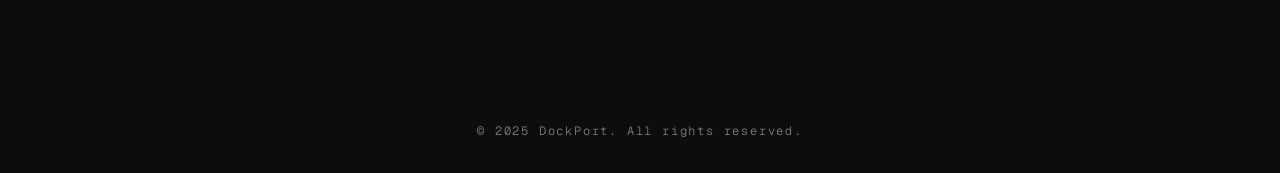
==== commit 53e74e94: "Use GeistPixel Line font for hero Code text" ====
--- a/index.html
+++ b/index.html
@@ -22,7 +22,7 @@
     <meta property="og:type" content="website">
 
     <link rel="icon" type="image/svg+xml" href="assets/images/DPL.svg">
-    <link rel="stylesheet" href="assets/css/index.css">
+    <link rel="stylesheet" href="assets/css/index.css?v=5">
 </head>
 
 <body id="top">
--- a/assets/css/index.css
+++ b/assets/css/index.css
@@ -11,6 +11,14 @@
     src: url('../geist-font/GeistMono/webfonts/GeistMono-Italic[wght].woff2') format('woff2');
     font-weight: 100 900;
     font-style: italic;
+    font-display: swap;
+}
+
+@font-face {
+    font-family: 'DockPort Pixel Line';
+    src: url('../geist-font/GeistPixel/webfonts/GeistPixel-Line.woff2?v=5') format('woff2');
+    font-weight: 400;
+    font-style: normal;
     font-display: swap;
 }
 
@@ -195,6 +203,8 @@
 
 .teal-text {
     color: var(--primary-teal);
+    font-family: 'DockPort Pixel Line', monospace;
+    letter-spacing: 0;
 }
 
 .fira-code {
@@ -730,6 +740,23 @@
     padding: 2rem 0;
 }
 
+.gh-contrib-container {
+    width: 100%;
+}
+
+.gh-contrib-months {
+    display: flex;
+    justify-content: space-between;
+    padding: 0 0 2px 0;
+    font-family: 'Geist Mono', monospace;
+    font-size: 0.72rem;
+    color: rgba(255, 255, 255, 0.4);
+}
+
+.gh-contrib-month {
+    text-align: left;
+}
+
 /* Contribution Graph Grid */
 .gh-contrib-grid {
     display: grid;
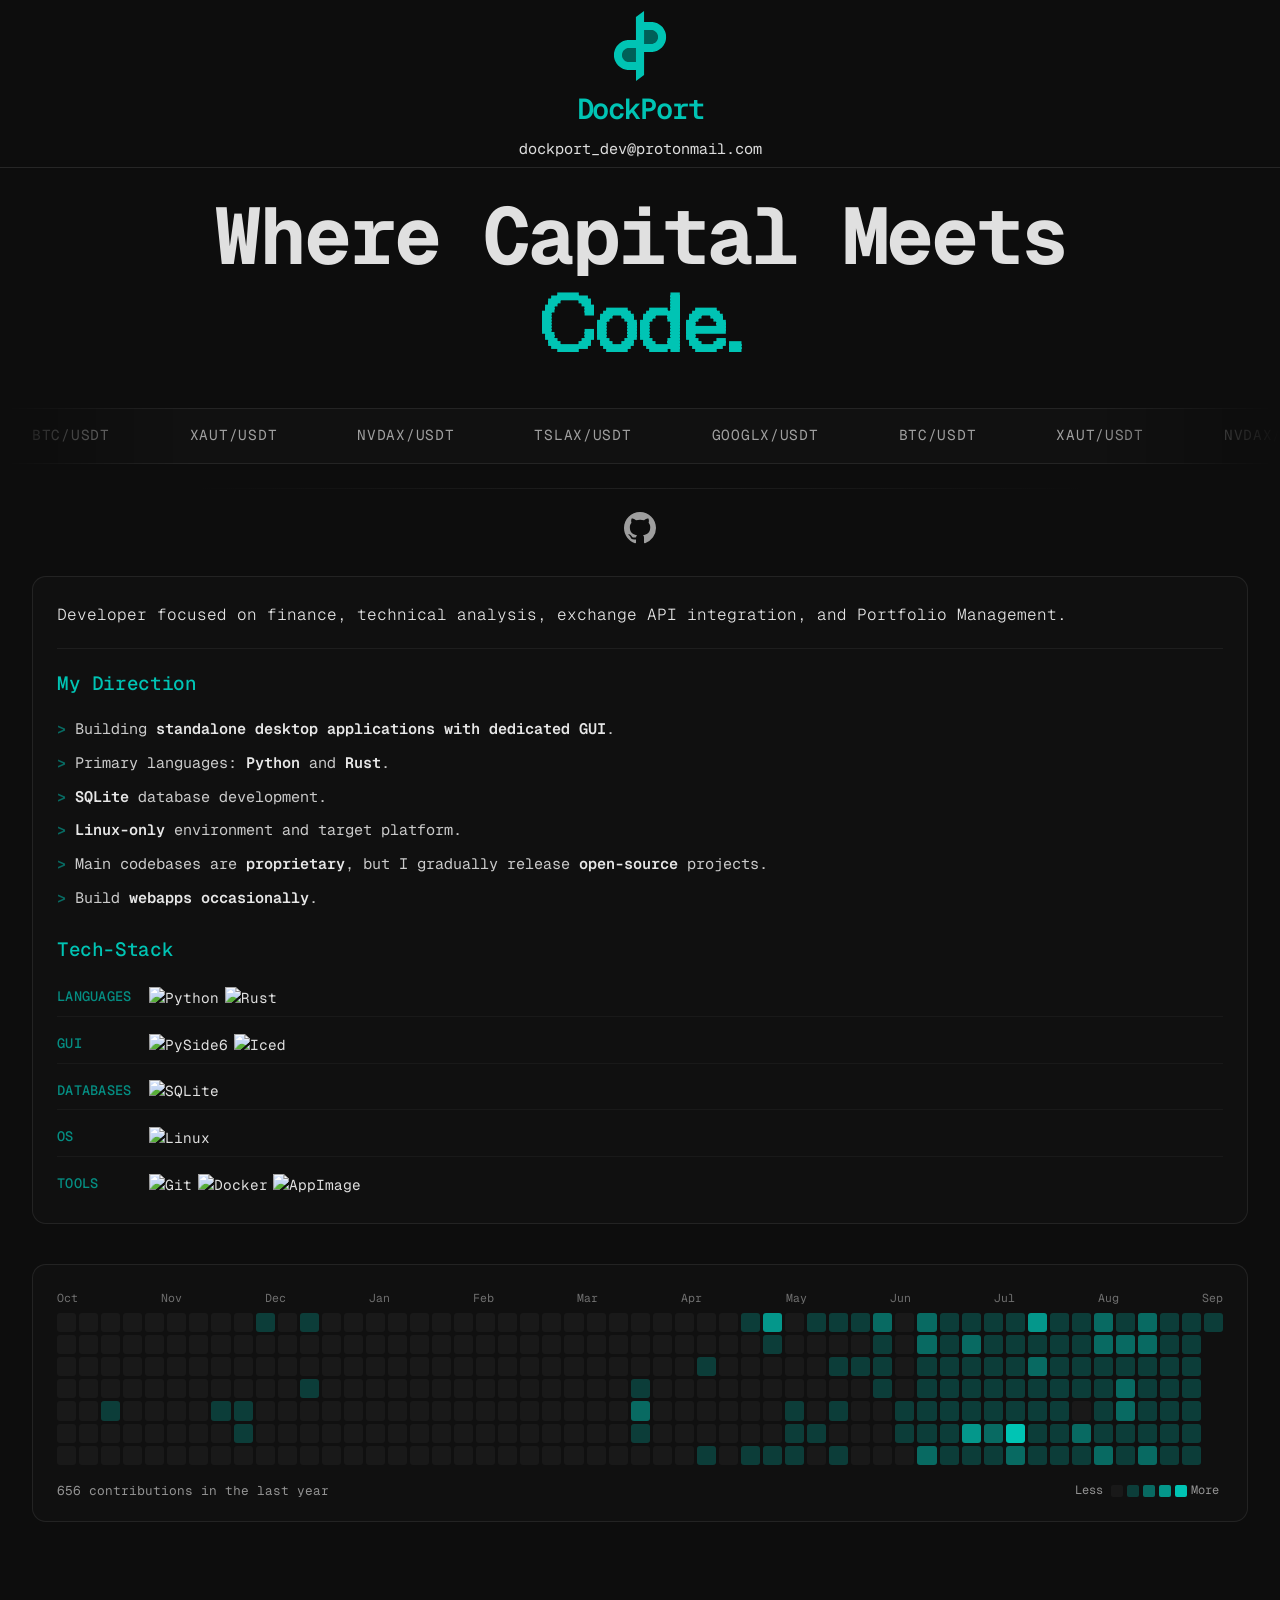
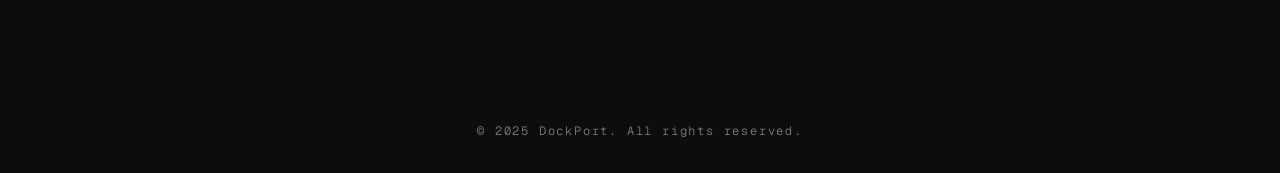
==== commit 39dc34c9: "update" ====
--- a/index.html
+++ b/index.html
@@ -6,17 +6,17 @@
     <meta name="viewport" content="width=device-width, initial-scale=1.0">
     <title>DockPort</title>
     <meta name="description" data-i18n="meta-desc"
-        content="DockPort - Software solutions specializing in custom desktop applications, fintech systems, and inventory management.">
+        content="DockPort - Specializing in custom desktop applications, fintech systems, and inventory management.">
 
     <!-- Twitter Card (X) -->
     <meta name="twitter:card" content="summary_large_image">
     <meta name="twitter:title" content="DockPort">
-    <meta name="twitter:description" content="Where Capital Meets Code. Software solutions specializing in custom desktop applications and fintech systems.">
+    <meta name="twitter:description" content="Specializing in custom desktop applications and fintech systems.">
     <meta name="twitter:image" content="https://dockport.github.io/assets/images/DPL.svg">
 
     <!-- Open Graph (Facebook, LinkedIn, etc.) -->
     <meta property="og:title" content="DockPort">
-    <meta property="og:description" content="Where Capital Meets Code. Software solutions specializing in custom desktop applications and fintech systems.">
+    <meta property="og:description" content="Specializing in custom desktop applications and fintech systems.">
     <meta property="og:image" content="https://dockport.github.io/assets/images/DPL.svg">
     <meta property="og:url" content="https://dockport.github.io/">
     <meta property="og:type" content="website">
@@ -97,7 +97,7 @@
                             <li><strong>SQLite</strong> database development.</li>
                             <li><strong>Linux-only</strong> environment and target platform.</li>
                             <li>Main codebases are <strong>proprietary</strong>, but I gradually release <strong>open-source</strong> projects.</li>
-                            <li>Sometimes build <strong>webapps for fun</strong>.</li>
+                            <li>Build <strong>webapps occasionally</strong>.</li>
                         </ul>
                     </div>
 
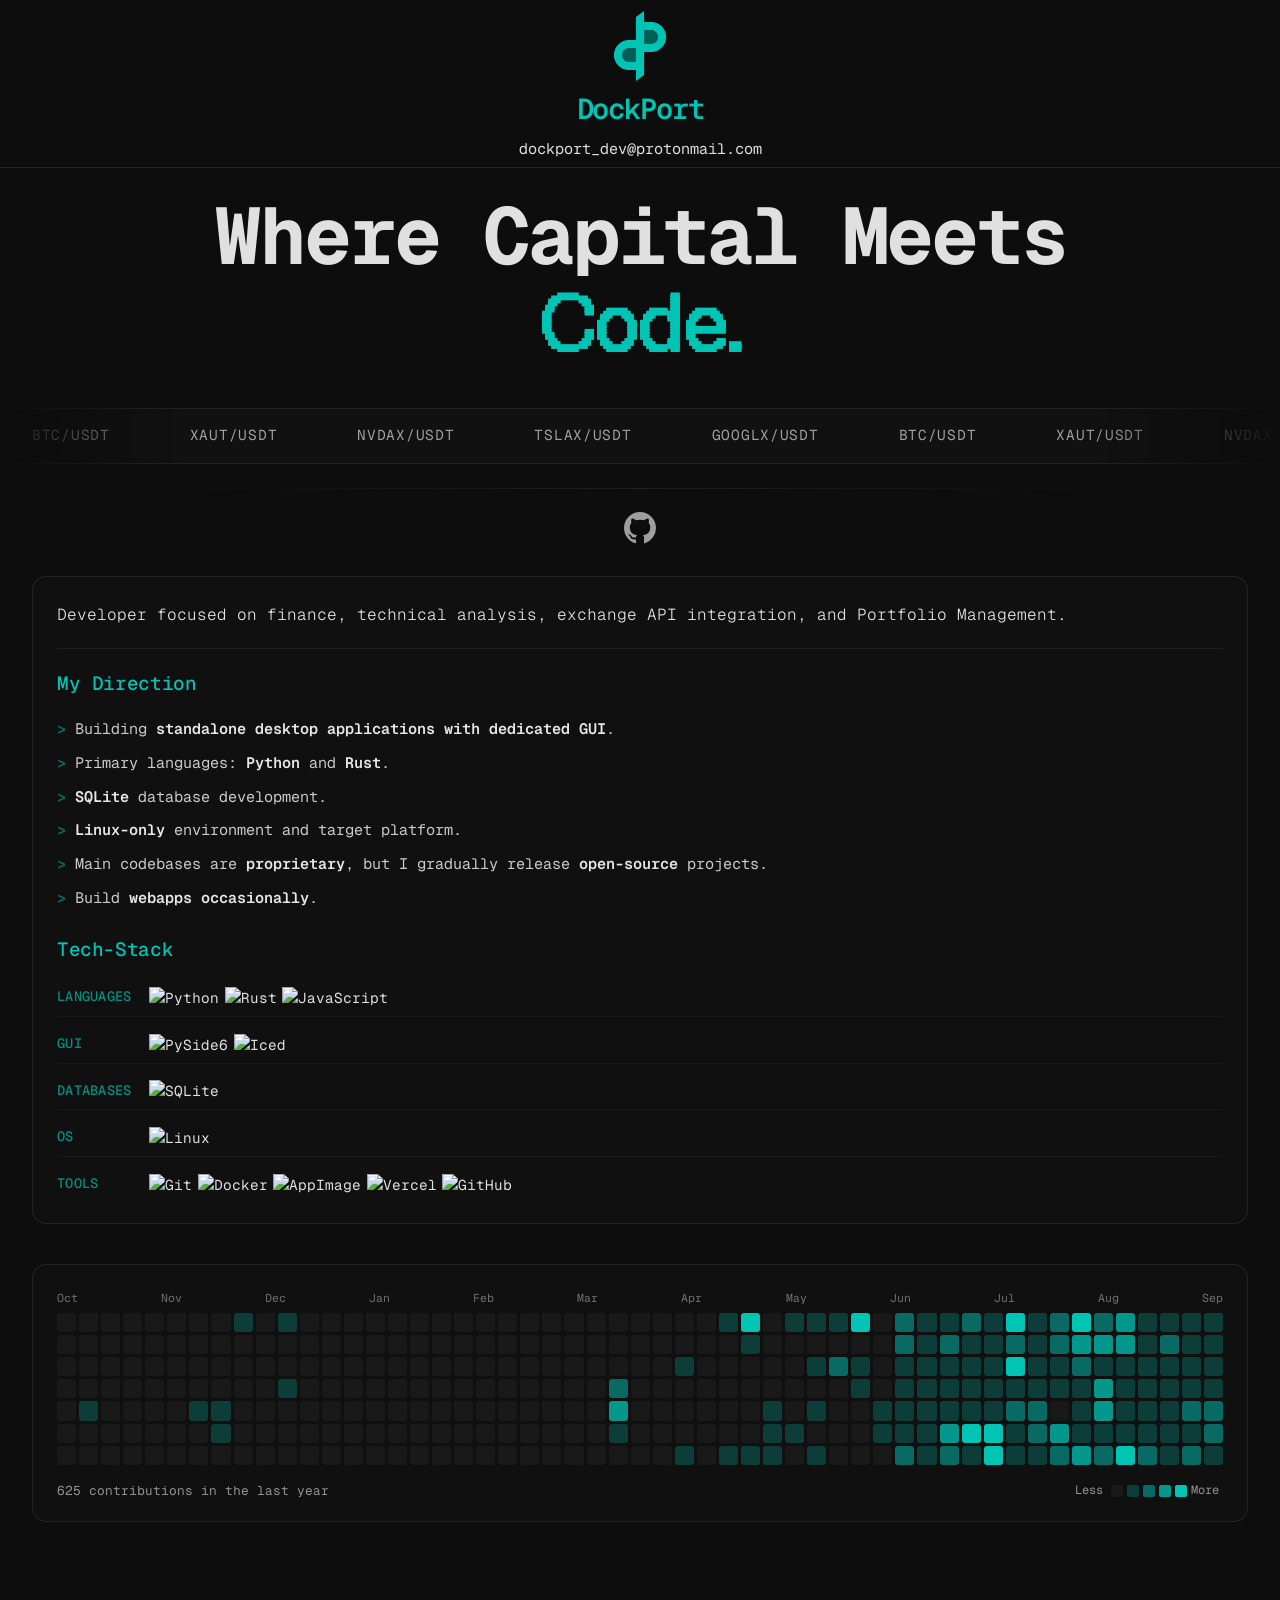
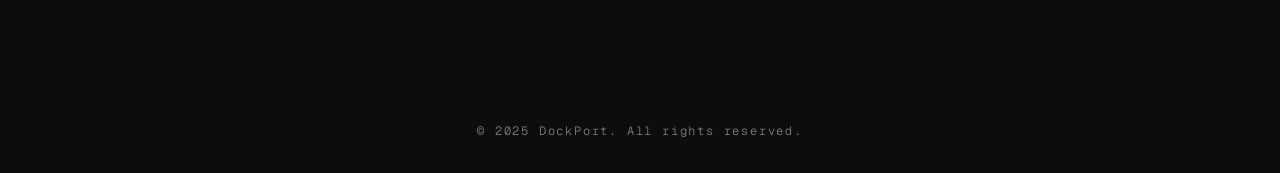
==== commit 9db0c39f: "update cells and stack" ====
--- a/index.html
+++ b/index.html
@@ -109,6 +109,7 @@
                                 <span class="gh-stack-badges">
                                     <img src="https://img.shields.io/badge/-Python-3776AB?style=flat-square&logo=python&logoColor=white" alt="Python" class="gh-readme-badge">
                                     <img src="https://img.shields.io/badge/-Rust-000000?style=flat-square&logo=rust&logoColor=white" alt="Rust" class="gh-readme-badge">
+                                    <img src="https://img.shields.io/badge/-JavaScript-F7DF1E?style=flat-square&logo=javascript&logoColor=black" alt="JavaScript" class="gh-readme-badge">
                                 </span>
                             </div>
                             <div class="gh-stack-row">
@@ -136,6 +137,8 @@
                                     <img src="https://img.shields.io/badge/-Git-F05032?style=flat-square&logo=git&logoColor=white" alt="Git" class="gh-readme-badge">
                                     <img src="https://img.shields.io/badge/-Docker-2496ED?style=flat-square&logo=docker&logoColor=white" alt="Docker" class="gh-readme-badge">
                                     <img src="https://img.shields.io/badge/-AppImage-5B5B5B?style=flat-square&logo=appimage&logoColor=white" alt="AppImage" class="gh-readme-badge">
+                                    <img src="https://img.shields.io/badge/-Vercel-000000?style=flat-square&logo=vercel&logoColor=white" alt="Vercel" class="gh-readme-badge">
+                                    <img src="https://img.shields.io/badge/-GitHub-2088FF?style=flat-square&logo=github&logoColor=white" alt="GitHub" class="gh-readme-badge">
                                 </span>
                             </div>
                         </div>
--- a/assets/css/index.css
+++ b/assets/css/index.css
@@ -293,6 +293,20 @@
     color: #ff4d4d;
 }
 
+.ticker__value--up,
+.ticker__value--down {
+    display: inline-flex;
+    align-items: center;
+}
+
+.ticker__arrow {
+    display: inline-block;
+    width: 0.75em;
+    text-align: center;
+    margin-right: 0.25em;
+    font-size: 1em;
+}
+
 .flash-up {
     animation: flashGreen 0.8s steps(1);
 }
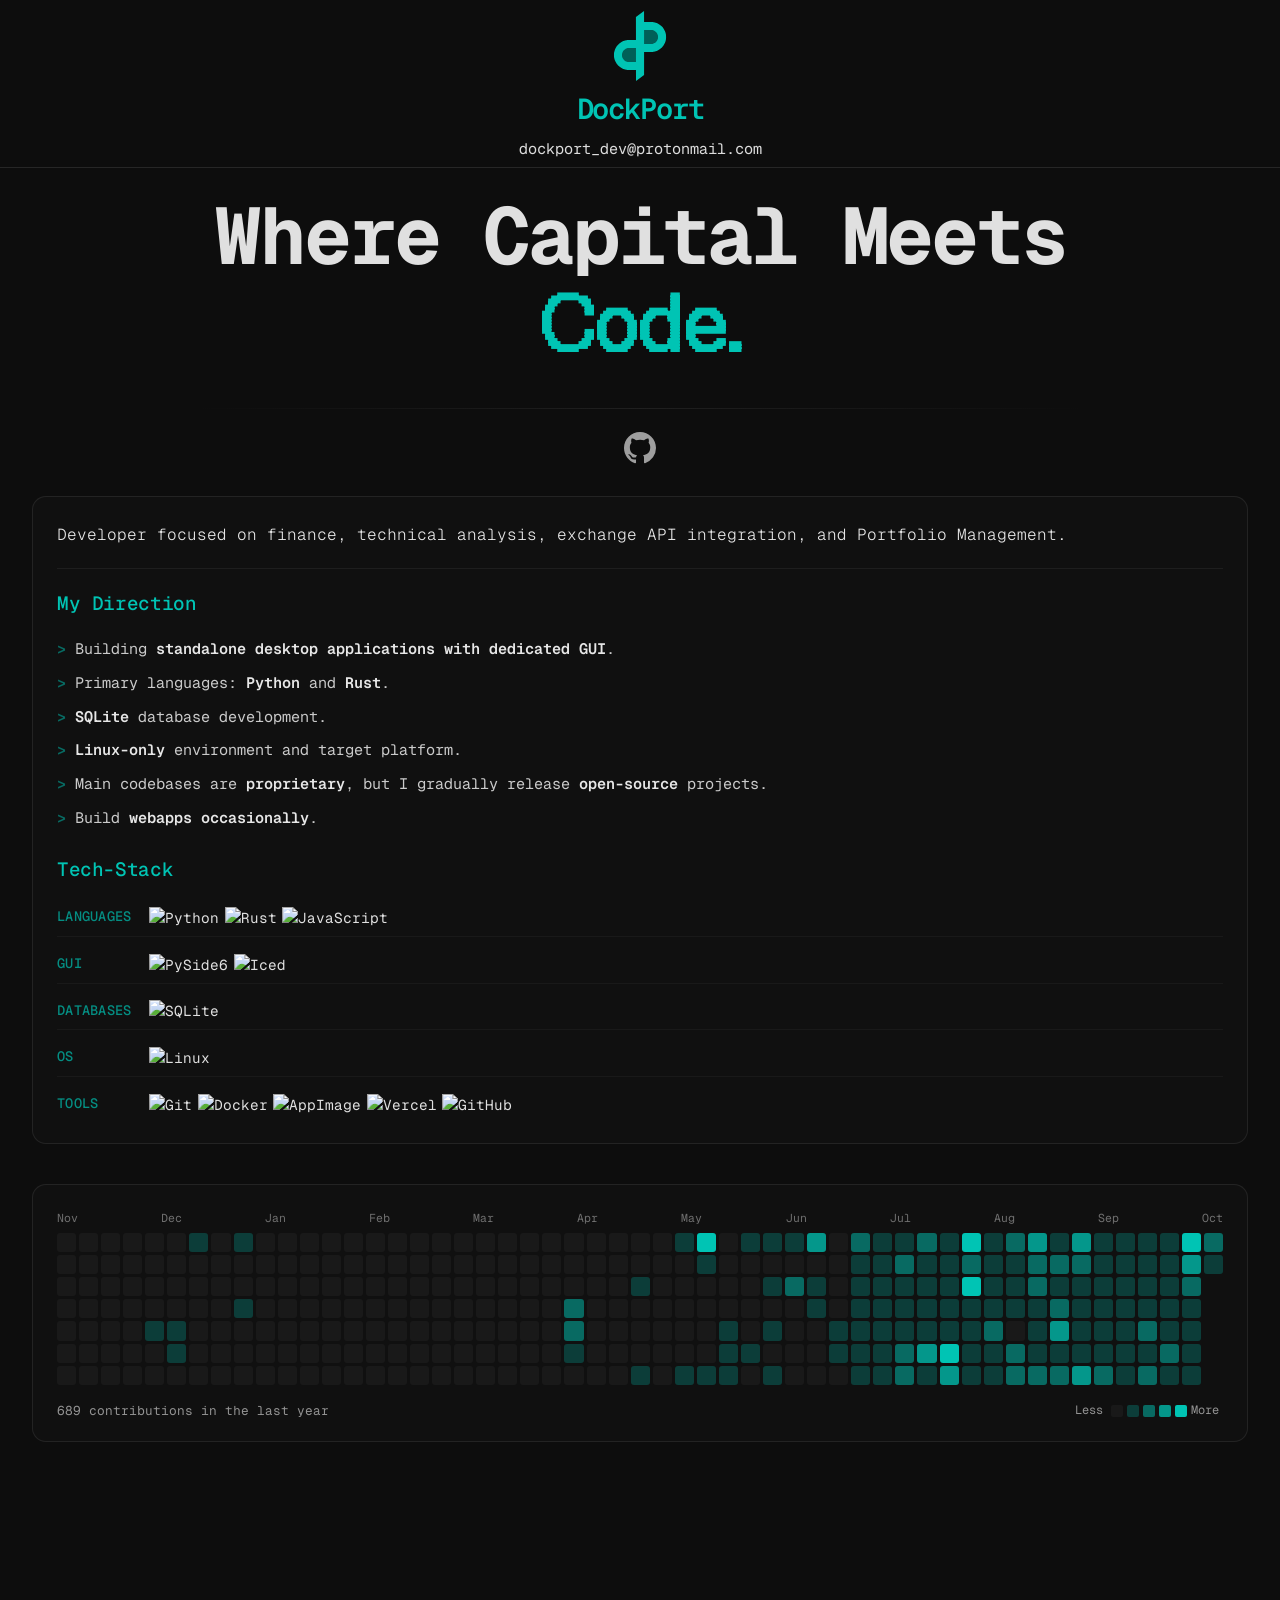
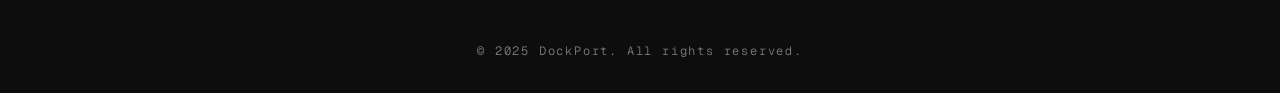
==== commit e3340324: "remove ticker tape" ====
--- a/index.html
+++ b/index.html
@@ -22,7 +22,7 @@
     <meta property="og:type" content="website">
 
     <link rel="icon" type="image/svg+xml" href="assets/images/DPL.svg">
-    <link rel="stylesheet" href="assets/css/index.css?v=5">
+    <link rel="stylesheet" href="assets/css/index.css?v=6">
 </head>
 
 <body id="top">
@@ -45,33 +45,6 @@
                     <span class="white-text-accent">Where Capital Meets</span>
                     <span class="teal-text">Code.</span>
                 </h1>
-            </div>
-            <div class="ticker-wrap ticker-fade">
-                <div class="ticker" id="bybit-ticker">
-                    <div class="ticker__item">BTC/USDT <span class="ticker__value btc-price"></span> <span class="ticker__value btc-change"></span></div>
-                    <div class="ticker__item">XAUT/USDT <span class="ticker__value xaut-price"></span> <span class="ticker__value xaut-change"></span></div>
-                    <div class="ticker__item">NVDAX/USDT <span class="ticker__value nvdax-price"></span> <span class="ticker__value nvdax-change"></span></div>
-                    <div class="ticker__item">TSLAX/USDT <span class="ticker__value tslax-price"></span> <span class="ticker__value tslax-change"></span></div>
-                    <div class="ticker__item">GOOGLX/USDT <span class="ticker__value googlx-price"></span> <span class="ticker__value googlx-change"></span></div>
-                    
-                    <div class="ticker__item">BTC/USDT <span class="ticker__value btc-price"></span> <span class="ticker__value btc-change"></span></div>
-                    <div class="ticker__item">XAUT/USDT <span class="ticker__value xaut-price"></span> <span class="ticker__value xaut-change"></span></div>
-                    <div class="ticker__item">NVDAX/USDT <span class="ticker__value nvdax-price"></span> <span class="ticker__value nvdax-change"></span></div>
-                    <div class="ticker__item">TSLAX/USDT <span class="ticker__value tslax-price"></span> <span class="ticker__value tslax-change"></span></div>
-                    <div class="ticker__item">GOOGLX/USDT <span class="ticker__value googlx-price"></span> <span class="ticker__value googlx-change"></span></div>
-
-                    <div class="ticker__item">BTC/USDT <span class="ticker__value btc-price"></span> <span class="ticker__value btc-change"></span></div>
-                    <div class="ticker__item">XAUT/USDT <span class="ticker__value xaut-price"></span> <span class="ticker__value xaut-change"></span></div>
-                    <div class="ticker__item">NVDAX/USDT <span class="ticker__value nvdax-price"></span> <span class="ticker__value nvdax-change"></span></div>
-                    <div class="ticker__item">TSLAX/USDT <span class="ticker__value tslax-price"></span> <span class="ticker__value tslax-change"></span></div>
-                    <div class="ticker__item">GOOGLX/USDT <span class="ticker__value googlx-price"></span> <span class="ticker__value googlx-change"></span></div>
-                    
-                    <div class="ticker__item">BTC/USDT <span class="ticker__value btc-price"></span> <span class="ticker__value btc-change"></span></div>
-                    <div class="ticker__item">XAUT/USDT <span class="ticker__value xaut-price"></span> <span class="ticker__value xaut-change"></span></div>
-                    <div class="ticker__item">NVDAX/USDT <span class="ticker__value nvdax-price"></span> <span class="ticker__value nvdax-change"></span></div>
-                    <div class="ticker__item">TSLAX/USDT <span class="ticker__value tslax-price"></span> <span class="ticker__value tslax-change"></span></div>
-                    <div class="ticker__item">GOOGLX/USDT <span class="ticker__value googlx-price"></span> <span class="ticker__value googlx-change"></span></div>
-                </div>
             </div>
         </section>
 
--- a/assets/css/index.css
+++ b/assets/css/index.css
@@ -251,89 +251,6 @@
     justify-content: center;
 }
 
-/* Ticker Styles */
-.ticker-wrap {
-    width: 100%;
-    overflow: hidden;
-    height: 3.5rem;
-    background-color: rgba(255, 255, 255, 0.02);
-    border-top: 1px solid var(--border-color);
-    border-bottom: 1px solid var(--border-color);
-    display: flex;
-    align-items: center;
-    margin-bottom: 1.5rem;
-    mask-image: linear-gradient(to right, transparent, black 15%, black 85%, transparent);
-}
-
-.ticker {
-    display: flex;
-    white-space: nowrap;
-    animation: ticker 50s linear infinite;
-}
-
-.ticker__item {
-    display: inline-block;
-    padding: 0 2rem;
-    font-family: 'Geist Mono', monospace;
-    font-size: 0.9rem;
-    color: var(--text-muted);
-    letter-spacing: 0.05em;
-}
-
-.ticker__value {
-    color: var(--text-primary);
-    margin-left: 0.5rem;
-}
-
-.ticker__value--up {
-    color: var(--primary-teal);
-}
-
-.ticker__value--down {
-    color: #ff4d4d;
-}
-
-.ticker__value--up,
-.ticker__value--down {
-    display: inline-flex;
-    align-items: center;
-}
-
-.ticker__arrow {
-    display: inline-block;
-    width: 0.75em;
-    text-align: center;
-    margin-right: 0.25em;
-    font-size: 1em;
-}
-
-.flash-up {
-    animation: flashGreen 0.8s steps(1);
-}
-
-.flash-down {
-    animation: flashRed 0.8s steps(1);
-}
-
-@keyframes flashGreen {
-    0% { color: #00ff88; }
-    100% { color: var(--text-primary); }
-}
-
-@keyframes flashRed {
-    0% { color: #ff4d4d; }
-    100% { color: var(--text-primary); }
-}
-
-@keyframes ticker {
-    0% {
-        transform: translateX(0);
-    }
-    100% {
-        transform: translateX(-50%);
-    }
-}
-
 .btn-primary-large {
     background: var(--primary-teal);
     color: var(--bg-color);
@@ -532,16 +449,6 @@
     animation: fadeIn 0.8s 0.3s forwards;
 }
 
-.ticker-fade {
-    opacity: 0;
-    animation: tickerTapeFade 3s ease-in-out 1s forwards;
-}
-
-@keyframes tickerTapeFade {
-    from { opacity: 0; }
-    to { opacity: 1; }
-}
-
 @keyframes fadeIn {
     to {
         opacity: 1;
@@ -648,40 +555,6 @@
         padding-top: 0.5rem; /* Reduced for tighter flow */
     }
 
-    /* Static Ticker for Mobile */
-    .ticker-wrap {
-        height: auto;
-        mask-image: none;
-        padding: 0.5rem 1.5rem;
-    }
-
-    .ticker {
-        animation: none;
-        display: grid;
-        grid-template-columns: 1fr;
-        gap: 0.3rem 1rem;
-        justify-content: center;
-        width: 100%;
-        margin: 0 auto;
-    }
-
-    .ticker__item {
-        padding: 0.3rem 0;
-        font-size: 0.85rem;
-        display: grid;
-        grid-template-columns: 1fr 1fr 0.8fr;
-        align-items: center;
-        gap: 0.5rem;
-    }
-
-    .ticker__item .ticker__value {
-        margin-left: 0;
-        text-align: right;
-    }
-
-    .ticker__item:nth-child(n+6) {
-        display: none;
-    }
 }
 
 /* ===========================================
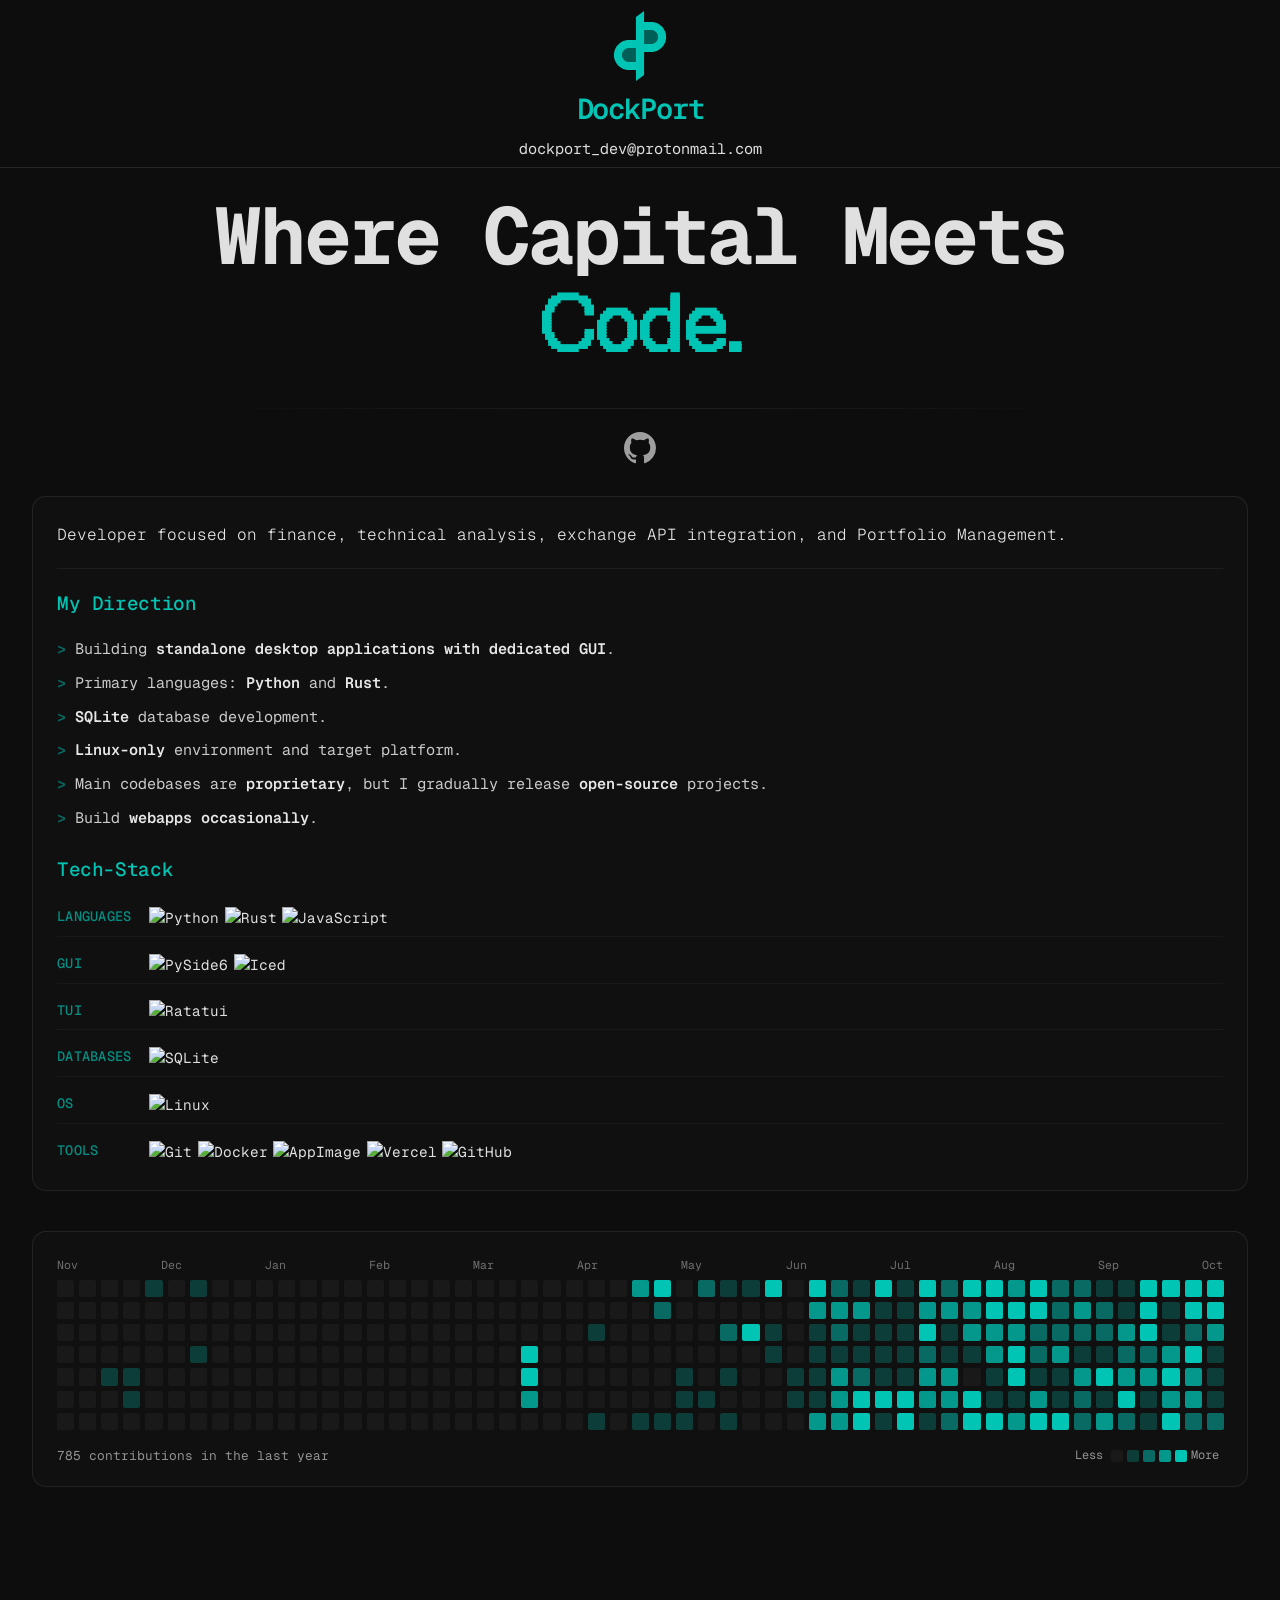
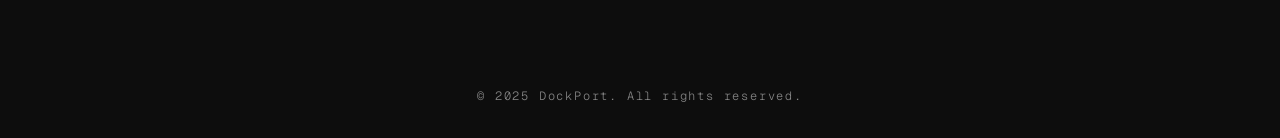
==== commit 6d49fa87: "Cell size and ratatui add" ====
--- a/index.html
+++ b/index.html
@@ -93,6 +93,12 @@
                                 </span>
                             </div>
                             <div class="gh-stack-row">
+                                <span class="gh-stack-label">TUI</span>
+                                <span class="gh-stack-badges">
+                                    <img src="https://img.shields.io/badge/-Ratatui-000000?style=flat-square&logo=ratatui&logoColor=white" alt="Ratatui" class="gh-readme-badge">
+                                </span>
+                            </div>
+                            <div class="gh-stack-row">
                                 <span class="gh-stack-label">Databases</span>
                                 <span class="gh-stack-badges">
                                     <img src="https://img.shields.io/badge/-SQLite-003B57?style=flat-square&logo=sqlite&logoColor=white" alt="SQLite" class="gh-readme-badge">
--- a/assets/css/index.css
+++ b/assets/css/index.css
@@ -649,14 +649,14 @@
     display: grid;
     grid-template-rows: repeat(7, 1fr);
     grid-auto-flow: column;
-    gap: 3px;
+    gap: 5px;
     padding: 0.25rem 0;
 }
 
 .gh-contrib-cell {
     width: 100%;
     aspect-ratio: 1;
-    border-radius: 3px;
+    border-radius: 2px;
     background: rgba(255, 255, 255, 0.04);
     transition: background 0.15s ease, transform 0.15s ease;
 }
